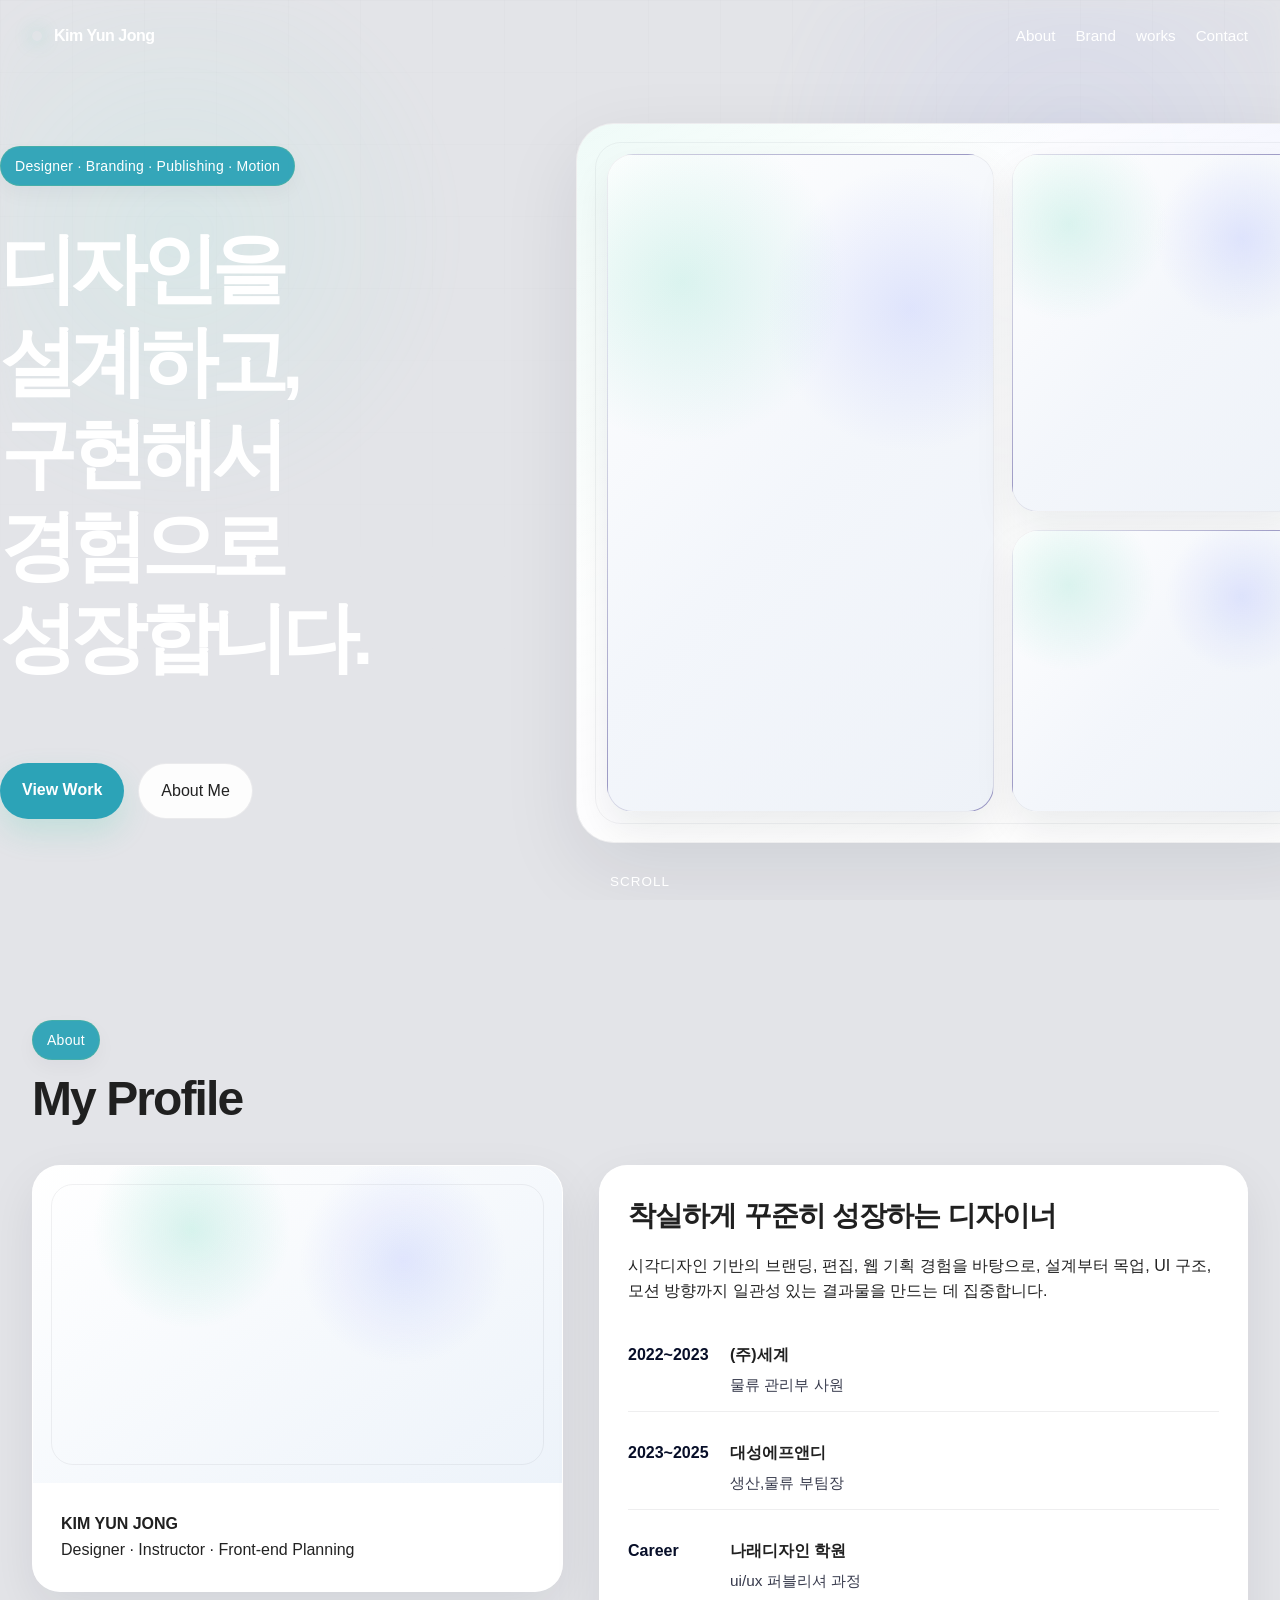
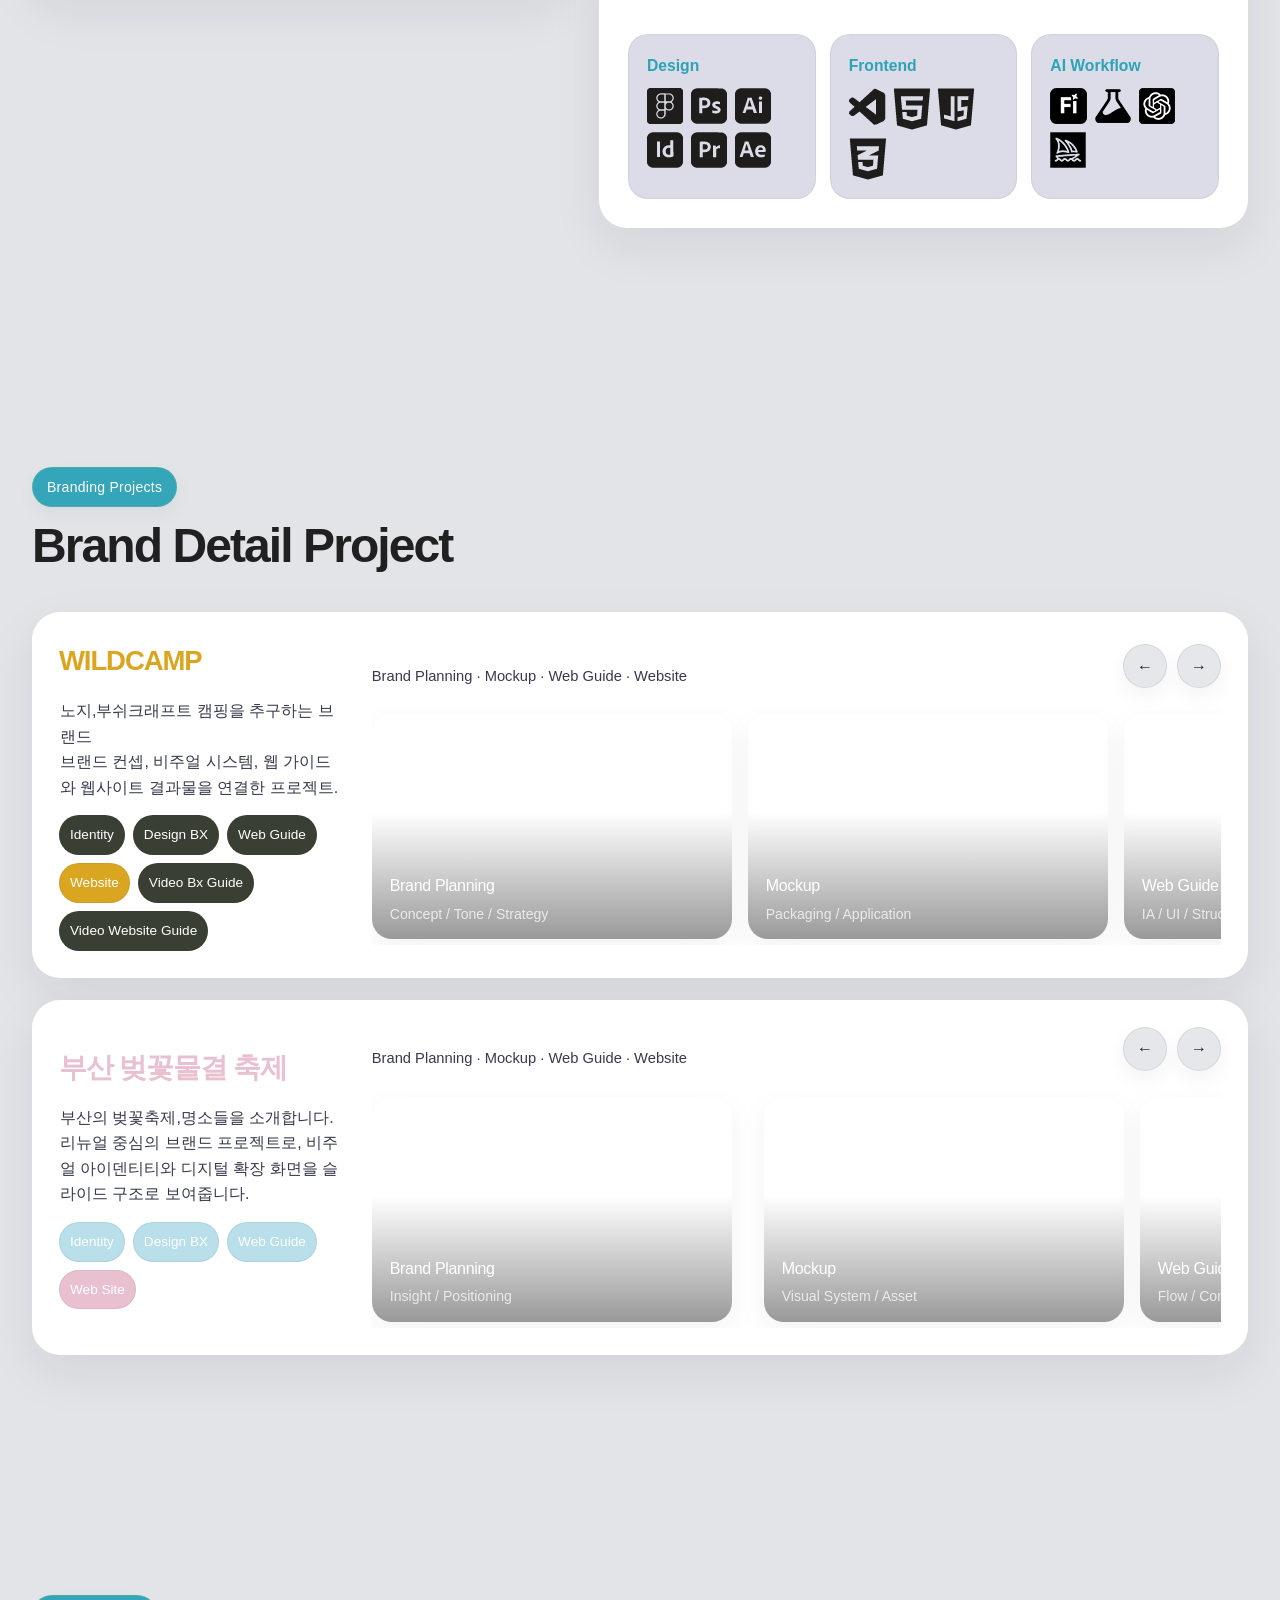
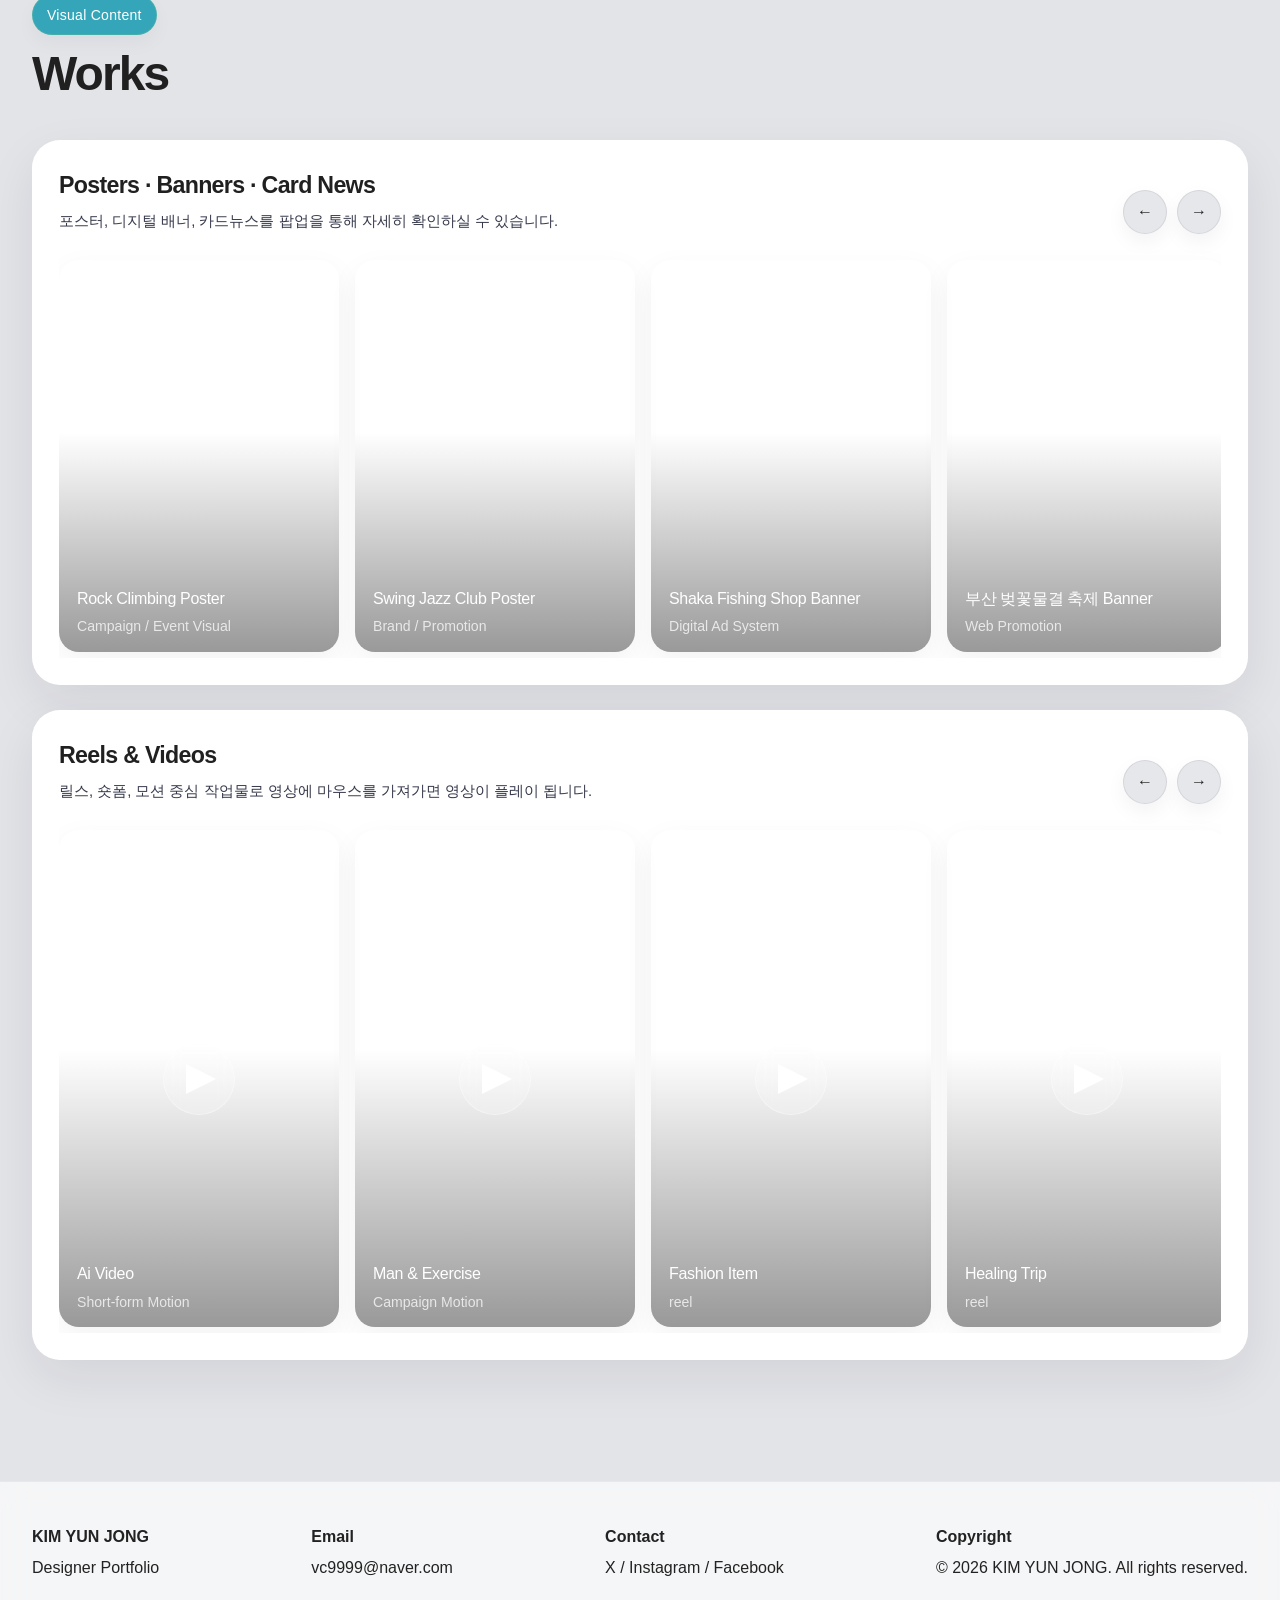
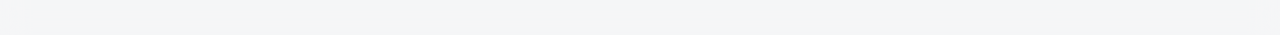
==== index.html @ ea7a71b8 "Update index.html" ====
<!DOCTYPE html>
<html lang="ko">

<head>
  <meta charset="UTF-8" />
  <meta name="viewport" content="width=device-width, initial-scale=1.0" />
  <title>Portfolio</title>
  <link rel="shortcut icon" href="assets/img/favicon.svg" type="image/x-icon">
  <link rel="stylesheet" href="assets/css/style.css">

</head>

<body>
  <header class="site-header" id="siteHeader">
    <nav class="nav">
      <a href="#hero" class="brand">Kim Yun Jong</a>
      <div class="nav-links">
        <a href="#about">About</a>
        <a href="#branding">Brand</a>
        <a href="#works">works</a>
        <a href="#contact">Contact</a>
      </div>
    </nav>
  </header>

  <main>
      <video autoplay muted loop playsinline class="bg">
    <source src="assets/video/bg.mp4" type="video/mp4">
    <source src="your-video.webm" type="video/webm">
  </video>
    <section class="hero" id="hero">
      <!-- <video class="hero-video" autoplay muted loop playsinline>
        <source src="assets/video/main-demo." type="video/" />
      </video> -->
      <div class="hero-overlay"></div>
      <div class="hero-gridline"></div>

      <div class="hero-inner">
        <div class="hero-copy reveal reveal-left">
          <span class="eyebrow">Designer · Branding · Publishing · Motion</span>
          <h1>
            <span class="hero-line"><span>디자인을</span></span>
            <span class="hero-line"><span>설계하고,</span></span>
            <span class="hero-line"><span>구현해서</span></span>
            <span class="hero-line"><span>경험으로</span></span>
            <span class="hero-line"><span>성장합니다.</span></span>
          </h1>
          <!-- <p>
            첫 화면은 강한 비주얼과 다층적인 구성으로 시작하고,
            아래로 내려가며 브랜드 기획, 목업, 웹가이드, 웹사이트 결과물을 흐름 있게 보여주는 원페이지 포트폴리오 구조입니다.
          </p> -->
          <div class="hero-actions">
            <a class="btn btn-primary" href="#branding">View Work</a>
            <a class="btn btn-secondary" href="#about">About Me</a>
          </div>
        </div>

        <div class="hero-visual reveal reveal-right">
          <div class="hero-frame">
            <div class="hero-stack">
              <article class="hero-panel hero-panel--primary">
                <video class="thumb-video" autoplay loop muted playsinline preload="metadata">
                  <source src="assets/video/Comp 1_1.mp4" type="video/mp4" />
                </video>
                <!-- <div class="hero-panel-label">
                  <strong>Main Visual Direction</strong>
                  <span>Brand identity / motion / immersive landing</span>
                </div> -->
              </article>

              <article class="hero-panel hero-panel--secondary">
                <video class="thumb-video" autoplay loop muted playsinline preload="metadata">
                  <source src="assets/video/moun.mp4" type="video/mp4" />
                </video>
                <!-- <div class="hero-panel-label">
                  <strong>Web Showcase</strong>
                  <span>Planning + publishing + visual rhythm</span>
                </div> -->
              </article>

              <article class="hero-panel hero-panel--tertiary">
                <video class="thumb-video" autoplay loop muted playsinline preload="metadata">
                  <source src="assets/video/car.mp4" type="video/mp4" />
                </video>
                <!-- <div class="hero-panel-label">
                  <strong>Motion Assets</strong>
                  <span>Poster / banner / reel preview</span>
                </div> -->
              </article>
            </div>
          </div>
        </div>
      </div>

      <div class="scroll-indicator">Scroll</div>
    </section>

    <section class="section" id="about">
      <div class="container">
        <div class="section-head reveal reveal-scale">
          <div>
            <span class="eyebrow">About</span>
            <h2>My Profile</h2>
          </div>
          <!-- <p>
            단순한 자기소개가 아니라, 경력·작업 방향·도구 역량을 동시에 보여줄 수 있도록 설계한 영역입니다.
          </p> -->
        </div>

        <div class="about-grid">
          <article class="card profile-card reveal reveal-left">
            <div class="profile-media" style="background:
                radial-gradient(circle at 30% 20%, rgba(50,199,161,0.18), transparent 22%),
                radial-gradient(circle at 70% 30%, rgba(123,140,255,0.18), transparent 24%),
                linear-gradient(145deg, #ffffff 0%, #edf3fa 100%);
                position: relative; overflow: hidden;">
              <div style="position:absolute; inset:18px; border:1px solid rgba(17,24,39,0.06); border-radius:22px;">
                <video class="thumb-video" autoplay loop muted playsinline preload="metadata">
                  <source src="assets/video/pro.mp4" type="video/mp4" />
                </video>
                <!-- <img src="/assets/img/char.png" alt=""> -->
              </div>
              <!-- <div style="position:relative; z-index:1; text-align:center; color:#fff;">
                <strong style="display:block; color:#fff; font-size:1.1rem; margin-bottom:8px;">Profile
                  Visual</strong>
                <span>Image / Motion Portrait Placeholder</span>
              </div> -->
            </div>
            <div class="profile-body">
              <strong>KIM YUN JONG</strong><br />
              <span style="color: var(--text-muted);">Designer · Instructor · Front-end Planning</span>
            </div>
          </article>

          <article class="card about-body reveal reveal-right">
            <h3>착실하게 꾸준히 성장하는 디자이너</h3>
            <p>
              시각디자인 기반의 브랜딩, 편집, 웹 기획 경험을 바탕으로,
              설계부터 목업, UI 구조, 모션 방향까지 일관성 있는 결과물을 만드는 데 집중합니다.
            </p>

            <div class="timeline">
              <div class="timeline-item">
                <div class="timeline-year">2022~2023</div>
                <div class="timeline-role">
                  <strong>(주)세계</strong>
                  <span>물류 관리부 사원</span>
                </div>
              </div>
              <div class="timeline-item">
                <div class="timeline-year">2023~2025</div>
                <div class="timeline-role">
                  <strong>대성에프앤디</strong>
                  <span>생산,물류 부팀장</span>
                </div>
              </div>
              <div class="timeline-item">
                <div class="timeline-year">Career</div>
                <div class="timeline-role">
                  <strong>나래디자인 학원</strong>
                  <span>ui/ux 퍼블리셔 과정</span>
                </div>
              </div>
            </div>

            <div class="skills">
              <section class="skill-group">
                <h4>Design</h4>
                <div class="skill-tags">
                  <span class="tag"><img src="./assets/img/icon1.png" alt=""></span>
                  <span class="tag"><img src="./assets/img/icon2.png" alt=""></span>
                  <span class="tag"><img src="./assets/img/icon3.png" alt=""></span>
                  <span class="tag"><img src="./assets/img/icon4.png" alt=""></span>
                  <span class="tag"><img src="./assets/img/icon5.png" alt=""></span>
                  <span class="tag"><img src="./assets/img/icon6.png" alt=""></span>
                </div>
              </section>
              <section class="skill-group">
                <h4>Frontend</h4>
                <div class="skill-tags">
                  <span class="tag"><img src="./assets/img/icon7.png" alt=""></span>
                  <span class="tag"><img src="./assets/img/icon8.png" alt=""></span>
                  <span class="tag"><img src="./assets/img/icon9.png" alt=""></span>
                  <span class="tag"><img src="./assets/img/icon10.png" alt=""> </span>
                </div>
              </section>
              <section class="skill-group">
                <h4>AI Workflow</h4>
                <div class="skill-tags">
                   <span class="tag"><img src="./assets/img/icon11.png" alt=""></span>
                  <span class="tag"><img src="./assets/img/icon12.png" alt=""></span>
                  <span class="tag"><img src="./assets/img/icon13.png" alt=""></span>
                  <span class="tag"><img src="./assets/img/icon14.png" alt=""> </span>
                </div>
              </section>
            </div>
          </article>
        </div>
      </div>
    </section>

    <section class="section" id="branding">
      <div class="container">
        <div class="section-head reveal reveal-scale">
          <div>
            <span class="eyebrow">Branding Projects</span>
            <h2>Brand Detail Project</h2>
          </div>
          <p>
            <!-- 각 브랜드마다 브랜드기획, 목업, 웹가이드, 웹사이트를 각각 별도 썸네일로 구성하고,
            한 줄 슬라이드 안에서 빠르게 훑어볼 수 있도록 재구성했습니다.
            <br>페이지 이동 후, 좀 더 자세한 작업 내용을 확인할 수 있습니다. -->
          </p>
        </div>

        <div class="brand-stack">
          <section class="card brand-row reveal reveal-scale">
            <div class="brand-info brand1_color">
              <h3>WILDCAMP</h3>
              <p>
                노지,부쉬크래프트 캠핑을 추구하는 브랜드  <br>
          브랜드 컨셉, 비주얼 시스템, 웹 가이드와 웹사이트 결과물을 연결한 프로젝트.
              </p>
              <div class="brand-meta">
                 <span class="tag"><a href="wildcamp/guide/bi/guide.html" target="_blank">Identity</a></span>
                <span class="tag"><a href="wildcamp/guide/bx/guide.html" target="_blank">Design BX</a></span>
                <span class="tag"><a href="wildcamp/guide/web/guide.html" target="_blank">Web Guide</a></span>
                <span class="tag point-color"><a href="https://mirmir939.github.io/wildcamp/" target="_blank">Website </a></span>
                <span class="tag"><a href="wildcamp/guide/video_mock.html" target="_blank">Video Bx Guide</a></span>
                <span class="tag"><a href="wildcamp/guide/video_web.html" target="_blank">Video Website Guide</a></span>
              </div>
            </div>

            <div>
              <div class="brand-slider-head">
                <span class="brand-slider-title">Brand Planning · Mockup · Web Guide · Website 
                  <!-- · SNS · Campaign -->
                </span>
                <div class="slider-controls">
                  <button class="slider-btn" type="button" data-slider-prev="brandTrack01">←</button>
                  <button class="slider-btn" type="button" data-slider-next="brandTrack01">→</button>
                </div>
              </div>
              <div class="brand-track slider-track" id="brandTrack01">

                <article class="thumb-card brand-thumb">

                  <div class="thumb-image">
                    <a href="wildcamp/guide/bi/guide.html" target="_blank">
                      <video class="thumb-video" muted loop playsinline preload="metadata">
                      <source src="
assets/video/bi1.mp4" type="video/mp4" />
                    </video>
              
                  </div>
                  <div class="thumb-overlay"><strong>Brand Planning</strong><span>Concept / Tone / Strategy</span></div>
                  </a>
                </article>

                <article class="thumb-card brand-thumb">
                  <a href="wildcamp/guide/bx/guide.html" target="_blank">
                    
                    <video class="thumb-video" muted loop playsinline preload="metadata">
                      <source src="assets/video/mock1_202604062228.mp4" type="video/mp4" />
                    </video>
                    <!-- 
                    <img src="assets/img/brand_thumbnail_sample.jpg" alt="brand">
                   -->
                    <div class="thumb-overlay"><strong>Mockup</strong><span>Packaging / Application</span></div>
                  </a>
                </article>

                <article class="thumb-card brand-thumb">
                  <a href="wildcamp/guide/web/guide.html" target="_blank">
                    <video class="thumb-video" muted loop playsinline preload="metadata">
                      <source src="assets/video/Slow_zoom-in_on_202604061059.mp4" type="video/mp4" />
                    </video>
                    <div class="thumb-overlay"><strong>Web Guide</strong><span>IA / UI / Structure</span></div>
                  </a>
                </article>

                <article class="thumb-card brand-thumb">
                  <!-- <video class="thumb-video" autoplay muted loop playsinline><source src="assets/brand-01-site.mp4" type="video/mp4" /></video> -->
                  <a href="https://mirmir939.github.io/wildcamp/" target="_blank">
                   <video class="thumb-video" muted loop playsinline preload="metadata">
                      <source src="assets/video/web1.mp4" type="video/mp4" />
                    </video>
                    <div class="thumb-overlay"><strong>Website</strong><span>Live Screen / Publishing</span></div>
                  </a>
                </article>

                <article class="thumb-card brand-thumb">
                  <a href="wildcamp/guide/video_mock.html" target="_blank">
                    <video class="thumb-video" muted loop playsinline preload="metadata">
                      <source src="
assets/video/final_mock.mp4" type="video/mp4" />
                    </video>
                    <div class="thumb-overlay"><strong>Video Bx Guide</strong><span>Social / Promo Visual</span></div>
                  </a>
                </article>

                <article class="thumb-card brand-thumb">
                  <a href="wildcamp/guide/video_web.html" target="_blank">
                    <video class="thumb-video" muted loop playsinline preload="metadata">
                      <source src="
assets/video/Final_site.mp4" type="video/mp4" />
                    </video>
                    <div class="thumb-overlay"><strong>Video Website Guide</strong><span>Social / Promo Visual</span></div>
                  </a>
                </article>
              </div>
            </div>
          </section>

          <section class="card brand-row reveal reveal-scale">
            <div class="brand-info brand2_color">

              <h3>부산 벚꽃물결 축제</h3>
              <p>
                부산의 벚꽃축제,명소들을 소개합니다. <br>
          리뉴얼 중심의 브랜드 프로젝트로, 비주얼 아이덴티티와 디지털 확장 화면을 슬라이드 구조로 보여줍니다.
              </p>
              <div class="brand-meta">
                 <span class="tag"><a href="#" target="_blank">Identity</a></span>
                <span class="tag"><a href="#" target="_blank">Design BX</a></span>
                <span class="tag"><a href="#" target="_blank">Web Guide</a></span>
                <span class="tag point-color"><a href="#" target="_blank">Web Site</a></span>
                <!-- <span class="tag"><a href="#" target="_blank">Video Guide</a></span>
                <span class="tag"><a href="#" target="_blank">App</a></span> -->
              </div>
            </div>

            <div>
              <div class="brand-slider-head">
                <span class="brand-slider-title">Brand Planning · Mockup · Web Guide · Website 
                  <!-- · Editorial · Display -->
                 </span>
                <div class="slider-controls">
                  <button class="slider-btn" type="button" data-slider-prev="brandTrack02">←</button>
                  <button class="slider-btn" type="button" data-slider-next="brandTrack02">→</button>
                </div>
              </div>
              <div class="brand-track slider-track" id="brandTrack02">
                <article class="thumb-card brand-thumb">
                  <a href="cherryblossom/guide/bi/guide.html" target="_blank">
                    <video class="thumb-video" muted loop playsinline preload="metadata">
                      <source src="assets/video/bi2.mp4" type="video/mp4" />
                    </video>

                    <!-- <a href="#" target="_blank">
                    <img src="assets/img/brand_thumbnail_sample.jpg" alt="brand">
                  </a> -->
                    <div class="thumb-overlay"><strong>Brand Planning</strong><span>Insight / Positioning</span></div>
                </article>
                </a>
                <article class="thumb-card brand-thumb">
                  <!-- <video class="thumb-video" autoplay muted loop playsinline><source src="assets/brand-02-mockup.mp4" type="video/mp4" /></video> -->
                  <a href="cherryblossom/guide/bx/guide.html" target="_blank">
                   <video class="thumb-video" muted loop playsinline preload="metadata">
                      <source src="assets/video/mock2_202604062232.mp4" type="video/mp4" />
                    </video>

                    <div class="thumb-overlay"><strong>Mockup</strong><span>Visual System / Asset</span></div>
                  </a>
                </article>

                <article class="thumb-card brand-thumb">
                  <a href="cherryblossom/guide/web/guide.html" target="_blank">
                    <video class="thumb-video" muted loop playsinline preload="metadata">
                      <source src="assets/video/web2.mp4" type="video/mp4" />
                    </video>
                    <div class="thumb-overlay"><strong>Web Guide</strong><span>Flow / Component / Motion</span></div>
                  </a>
                </article>

                <article class="thumb-card brand-thumb">
                  <!-- <video class="thumb-video" autoplay muted loop playsinline><source src="assets/brand-02-site.mp4" type="video/mp4" /></video> -->
                  <a href="https://mirmir939.github.io/cherryblossom/" target="_blank">
                    <video class="thumb-video" muted loop playsinline preload="metadata">
                      <source src="assets/video/Comp 1_12.mp4" type="video/mp4" />
                    </video>
                    <div class="thumb-overlay"><strong>Website</strong><span>Live Result / Motion UI</span></div>
                  </a>
                </article>

                <!-- <article class="thumb-card brand-thumb">
                  <a href="#" target="_blank">
                    <img src="assets/img/brand_thumbnail_sample.jpg" alt="brand">
                    <div class="thumb-overlay"><strong>Editorial</strong><span>Layout / Print / Digital</span></div>
                  </a>
                </article>

                <article class="thumb-card brand-thumb">
                  <video class="thumb-video" autoplay muted loop playsinline><source src="assets/brand-02-display.mp4" type="video/mp4" /></video>
                  <a href="#" target="_blank">
                    <img src="assets/img/brand_thumbnail_sample.jpg" alt="brand">
                    <div class="thumb-overlay"><strong>Display</strong><span>Banner / Campaign / Motion</span></div>
                  </a>
                </article> -->
              </div>
            </div>
          </section>
        </div>
      </div>
    </section>

    <section class="section" id="works">
      <div class="container">
        <div class="section-head reveal reveal-scale">
          <div>
            <span class="eyebrow">Visual Content</span>
            <h2>Works</h2>
          </div>
          <!-- <p>
            정지형 비주얼 작업은 한 줄 안에서 함께 보여주고, 영상 작업은 별도 행으로 분리해 흐름이 자연스럽도록 정리했습니다.
          </p> -->
        </div>

        <div class="works-stack">
          <section class="card work-row reveal reveal-scale">
            <div class="work-row-head">
              <div>
                <h3>Posters · Banners · Card News</h3>
                <p>포스터, 디지털 배너, 카드뉴스를 팝업을 통해 자세히 확인하실 수 있습니다.</p>
              </div>
              <div class="slider-controls">
                <button class="slider-btn" type="button" data-slider-prev="visualTrack">←</button>
                <button class="slider-btn" type="button" data-slider-next="visualTrack">→</button>
              </div>
            </div>
            <div class="thumb-track slider-track" id="visualTrack">
              <!-- poster / banner 모달 전용 큰 이미지는 data-modal-media="assets/img/원하는파일.jpg" 로 직접 지정 -->
              <article class="poster-thumb thumb-card modal-card" data-modal-type="poster"
                data-modal-title="Rock Climbing"
                data-modal-description="이벤트 홍보용 포스터 시리즈입니다. 타이포그래피와 무드 중심의 키비주얼 작업입니다." data-modal-role="Poster Design"
                data-modal-tools="Illustrator"
                data-modal-summary="전시/행사 성격의 키비주얼 포스터 시리즈입니다. 메인 타이포와 무드 중심 그래픽으로 메시지를 압축해 전달합니다."
                data-modal-meta1-label="Format" data-modal-meta1-value="A2 Poster / Digital Adaptation"
                data-modal-meta2-label="Client" data-modal-meta2-value="Brand Campaign" data-modal-meta3-label="Year"
                data-modal-meta3-value="2026" data-modal-meta4-label="Concept"
                data-modal-meta4-value="Bold Type / Minimal Mood" data-modal-tags="Typography, Campaign, Key Visual"
                data-modal-note-title="Editable Note"
                data-modal-note="이 영역은 포스터 전용 메모 박스입니다. 전시 개요, 인쇄 사양, 제작 포인트 등으로 자유롭게 수정하면 됩니다."
                data-modal-video="Poster motion teaser area" data-modal-link="https://example.com"
                data-modal-media="assets/img/climb_poster.jpg">
                <video class="thumb-video" muted loop playsinline preload="metadata">
                  <source src="assets/video/cli2.mp4" type="video/mp4" />
                </video>
                <div class="thumb-overlay"><strong>Rock Climbing Poster</strong><span>Campaign / Event Visual</span></div>
              </article>

              <article class="poster-thumb thumb-card modal-card" data-modal-type="poster"
                data-modal-title="Swing Jazz Club" data-modal-description="브랜드 포스터 시리즈입니다."
                data-modal-role="Poster Design" data-modal-tools="Illustrator"
                data-modal-summary="브랜드 무드를 중심으로 전개한 포스터 시리즈입니다." data-modal-meta1-label="Format"
                data-modal-meta1-value="B1 / SNS Poster" data-modal-meta2-label="Client"
                data-modal-meta2-value="Brand Promotion" data-modal-meta3-label="Year" data-modal-meta3-value="2026"
                data-modal-meta4-label="Concept" data-modal-meta4-value="Graphic Mood"
                data-modal-tags="Poster, Branding" data-modal-note-title="Editable Note"
                data-modal-note="포스터 프로젝트 설명을 여기서 직접 바꿀 수 있습니다." data-modal-video="Poster preview"
                data-modal-link="https://example.com" data-modal-media="assets/img/poster2.jpg">
                <video class="thumb-video" muted loop playsinline preload="metadata">
                  <source src="assets/video/jazz.mp4" type="video/mp4" />
                </video>
                <div class="thumb-overlay"><strong>Swing Jazz Club Poster</strong><span>Brand / Promotion</span></div>
              </article>

              <article class="ad-thumb thumb-card modal-card" data-modal-type="banner" data-modal-title="Banner Set A"
                data-modal-description="디지털 배너 광고 세트입니다." data-modal-role="Banner Design"
                data-modal-tools="Photoshop, Illustrator" data-modal-summary="퍼포먼스 배너와 SNS용 변형 소재를 함께 설계한 배너 세트입니다."
                data-modal-meta1-label="Platform" data-modal-meta1-value="Meta / Web / App"
                data-modal-meta2-label="Campaign" data-modal-meta2-value="Seasonal Promotion"
                data-modal-meta3-label="Size" data-modal-meta3-value="1080x1080 / 1200x628"
                data-modal-meta4-label="Placement" data-modal-meta4-value="Feed / Display / Landing"
                data-modal-tags="Banner, Performance, SNS" data-modal-note-title="Editable Note"
                data-modal-note="배너는 플랫폼, 사이즈, CTA 방향 등을 이 박스에서 자유롭게 수정하면 됩니다." data-modal-video="Banner motion preview"
                data-modal-link="https://example.com" data-modal-media="assets/img/fishing.jpg">
                <video class="thumb-video" muted loop playsinline preload="metadata">
                  <source src="assets/video/fishing.mp4" type="video/mp4" />
                </video>
                <div class="thumb-overlay"><strong>Shaka Fishing Shop Banner</strong><span>Digital Ad System</span></div>
              </article>

              <article class="ad-thumb thumb-card modal-card" data-modal-type="banner" data-modal-title="Banner Set B"
                data-modal-description="프로모션 웹 배너 세트입니다." data-modal-role="Banner Design" data-modal-tools="Photoshop"
                data-modal-summary="웹 프로모션 메인/서브 배너 세트입니다." data-modal-meta1-label="Platform"
                data-modal-meta1-value="Website" data-modal-meta2-label="Campaign" data-modal-meta2-value="Promotion"
                data-modal-meta3-label="Size" data-modal-meta3-value="PC / Mobile Responsive"
                data-modal-meta4-label="Placement" data-modal-meta4-value="Hero / Mid Banner"
                data-modal-tags="Banner, Web" data-modal-note-title="Editable Note"
                data-modal-note="배너 프로젝트 설명을 이 텍스트로 바꾸면 됩니다." data-modal-video="Banner motion preview"
                data-modal-link="https://example.com" data-modal-media="assets/img/banner2.jpg">
                <video class="thumb-video" muted loop playsinline preload="metadata">
                  <source src="assets/video/banner2.mp4" type="video/mp4" />
                </video>
                <div class="thumb-overlay"><strong>부산 벚꽃물결 축제 Banner</strong><span>Web Promotion</span></div>
              </article>

              <article class="cardnews-thumb thumb-card modal-card" data-modal-type="cardnews"
                data-modal-title="Swing Jazz Club Card News"
                data-modal-description="브랜드 메시지를 카드뉴스 형식으로 재구성한 시리즈입니다."
                data-modal-role="Card News Design" data-modal-tools="Photoshop, Illustrator"
                data-modal-summary="인스타그램 캐러셀 형식의 카드뉴스입니다. 첫 장에서 주제를 제시하고 뒤로 갈수록 정보 흐름이 이어지도록 구성했습니다."
                data-modal-meta1-label="Topic" data-modal-meta1-value="Brand Story" data-modal-meta2-label="Pages"
                data-modal-meta2-value="7 Pages" data-modal-meta3-label="Flow"
                data-modal-meta3-value="Cover → Info → CTA" data-modal-meta4-label="Style"
                data-modal-meta4-value="Editorial Carousel" data-modal-tags="Card News, Carousel, Storytelling"
                data-modal-note-title="Editable Note"
                data-modal-note="카드뉴스는 페이지 흐름, 표지 방향, 정보 구성 방식 등을 이 박스에서 자유롭게 수정할 수 있습니다."
                data-modal-video="Card news preview" data-modal-link="https://example.com"
                data-modal-images="assets/img/jazz_card1.jpg|assets/img/jazz_card2.jpg|assets/img/jazz_card3.jpg|assets/img/jazz_card4.jpg">
                <!-- <div class="thumb-image">
                  <img src="assets/img/CardNews1.png" alt="card news">
                </div> -->
                      <video class="thumb-video" muted loop playsinline preload="metadata">
                  <source src="assets/video/jazz_card.mp4" type="video/mp4" />
                </video>
                <div class="thumb-overlay"><strong>Swing Jazz Club</strong><span>Brand Story / Slide Deck</span>
                </div>
              </article>

              <article class="cardnews-thumb thumb-card modal-card" data-modal-type="cardnews"
                data-modal-title="Card News Series B" data-modal-description="브랜드 메세지를 정보형 카드뉴스로 정리한 작업입니다."
                data-modal-role="Card News Design" data-modal-tools="Photoshop, Figma"
                data-modal-summary="정보 전달 중심의 프로모션 카드뉴스입니다." data-modal-meta1-label="Topic"
                data-modal-meta1-value="Promotion" data-modal-meta2-label="Pages" data-modal-meta2-value="7 Pages"
                data-modal-meta3-label="Flow" data-modal-meta3-value="Intro → Detail → CTA"
                data-modal-meta4-label="Style" data-modal-meta4-value="Clean Info Layout"
                data-modal-tags="Promotion, Information" data-modal-note-title="Editable Note"
                data-modal-note="카드뉴스 프로젝트용 자유 메모 영역입니다." data-modal-video="Card news preview"
                data-modal-link="https://example.com"
                data-modal-images="assets/img/yoga1.jpg|assets/img/yoga2.jpg|assets/img/yoga3.jpg|assets/img/yoga4.jpg">
                <!-- <div class="thumb-image">
                  <img src="assets/img/card2-1.jpg" alt="card news">
                </div> -->
                      <video class="thumb-video" muted loop playsinline preload="metadata">
                  <source src="assets/video/yo1.mp4" type="video/mp4" />
                </video>
                <div class="thumb-overlay"><strong>일상요가 Card News</strong><span>Promotion / Information</span></div>
              </article>





            </div>
          </section>

          <section class="card work-row reveal reveal-scale">
            <div class="work-row-head">
              <div>
                <h3>Reels & Videos</h3>
                <p>릴스, 숏폼, 모션 중심 작업물로 영상에 마우스를 가져가면 영상이 플레이 됩니다.</p>
              </div>
              <div class="slider-controls">
                <button class="slider-btn" type="button" data-slider-prev="videoTrack">←</button>
                <button class="slider-btn" type="button" data-slider-next="videoTrack">→</button>
              </div>
            </div>
            <div class="thumb-track slider-track" id="videoTrack">
              <article class="reels-thumb thumb-card">
                <video class="thumb-video" muted loop playsinline preload="metadata">
                  <source src="assets/video/ai_whale.mp4" type="video/mp4" />
                </video>
                <div class="thumb-play-button" aria-hidden="true">
                  <span class="thumb-play-icon"></span>
                </div>
                <div class="thumb-overlay">
                  <strong>Ai Video</strong>
                  <span>Short-form Motion</span>
                </div>
              </article>

              <article class="reels-thumb thumb-card">
                <video class="thumb-video" muted loop playsinline preload="metadata">
                  <source src="assets/video/exercise.mp4" type="video/mp4" />
                </video>
                <div class="thumb-play-button" aria-hidden="true">
                  <span class="thumb-play-icon"></span>
                </div>
                <div class="thumb-overlay">
                  <strong>Man & Exercise</strong>
                  <span>Campaign Motion</span>
                </div>
              </article>

              <article class="reels-thumb thumb-card">
                <video class="thumb-video" muted loop playsinline preload="metadata">
                  <source src="assets/video/fashion.mp4" type="video/mp4" />
                </video>
                <div class="thumb-play-button" aria-hidden="true">
                  <span class="thumb-play-icon"></span>
                </div>
                <div class="thumb-overlay">
                  <strong>Fashion Item</strong>
                  <span>reel</span>
                </div>
              </article>

              <article class="reels-thumb thumb-card">
                <video class="thumb-video" muted loop playsinline preload="metadata">
                  <source src="assets/video/ocean.mp4" type="video/mp4" />
                </video>
                <div class="thumb-play-button" aria-hidden="true">
                  <span class="thumb-play-icon"></span>
                </div>
                <div class="thumb-overlay">
                  <strong>Healing Trip</strong>
                  <span>reel</span>
                </div>
              </article>

              <article class="reels-thumb thumb-card">
                <video class="thumb-video" muted loop playsinline preload="metadata">
                  <source src="assets/video/cook.mp4" type="video/mp4" />
                </video>
                <div class="thumb-play-button" aria-hidden="true">
                  <span class="thumb-play-icon"></span>
                </div>
                <div class="thumb-overlay">
                  <strong>Cook and Love</strong>
                  <span>reel</span>
                </div>
              </article>

              <article class="reels-thumb thumb-card">
                <video class="thumb-video" muted loop playsinline preload="metadata">
                  <source src="assets/video/bird.mp4" type="video/mp4" />
                </video>
                <div class="thumb-play-button" aria-hidden="true">
                  <span class="thumb-play-icon"></span>
                </div>
                <div class="thumb-overlay">
                  <strong>탐조일지</strong>
                  <span>reel</span>
                </div>
              </article>
              <!-- <article class="reels-thumb thumb-card modal-card" data-modal-title="Reel Project F"
                data-modal-description="브랜드 인트로 영상입니다." data-modal-role="Motion Design / Short-form"
                data-modal-tools="Premiere Pro, AI Video" data-modal-video="Reel preview area"
                data-modal-link="https://example.com">
                <video class="thumb-video" muted loop playsinline preload="metadata">
                  <source src="assets/video/Reels_sample_01.mp4" type="video/mp4" />
                </video>
                <div class="thumb-play-button" aria-hidden="true">
                  <span class="thumb-play-icon"></span>
                </div>
                <div class="thumb-overlay">
                  <strong>Reel Project F</strong>
                  <span>Brand Intro</span>
                </div>
              </article> -->
            </div>
          </section>
        </div>
      </div>
    </section>
  </main>

  <footer class="site-footer" id="contact">
    <div class="footer-grid">
      <div><strong>KIM YUN JONG</strong><span>Designer Portfolio</span></div>
      <div><strong>Email</strong><a href="mailto:hello@example.com">vc9999@naver.com</a></div>
      <div><strong>Contact</strong><span>X / Instagram / Facebook</span></div>
      <div><strong>Copyright</strong><span>© 2026 KIM YUN JONG. All rights reserved.</span></div>
    </div>
  </footer>


  <div class="modal" id="portfolioModal" aria-hidden="true" role="dialog" aria-modal="true">
    <div class="modal-dialog">
      <button class="modal-close" type="button" aria-label="닫기">✕</button>
      <div class="modal-content">
        <div class="modal-gallery">
          <div class="modal-hero-wrap">
            <button class="modal-nav modal-nav-prev" id="modalPrev" type="button" aria-label="이전 이미지">←</button>
            <div class="modal-hero-media" id="modalHeroMedia">Main Preview</div>
            <button class="modal-nav modal-nav-next" id="modalNext" type="button" aria-label="다음 이미지">→</button>
            <div class="modal-page-indicator" id="modalPageIndicator">1 / 1</div>
          </div>
          <div class="modal-thumbs" id="modalThumbs">
            <div class="modal-thumb">Mockup 01</div>
            <div class="modal-thumb">Mockup 02</div>
            <div class="modal-thumb">Wireframe</div>
          </div>
        </div>

        <div class="modal-body" id="modalDynamicBody"></div>
      </div>
    </div>
  </div>

  <!-- ===== Modal layout templates: edit these HTML blocks directly ===== -->
  <template id="modalTemplatePoster">
    <span class="modal-type-badge">Poster Project</span>
    <div class="modal-summary-card">
      <strong data-field="title">Project Title</strong>
      <p data-field="description">Project description</p>
    </div>
    <div class="modal-meta-grid">
      <div class="modal-meta-card">
        <strong>Role</strong>
        <span data-field="role">Poster Design</span>
      </div>
      <div class="modal-meta-card">
        <strong>Tools</strong>
        <span data-field="tools">Photoshop, Illustrator</span>
      </div>

      <div>
        <strong style="display:block; margin-bottom:10px;">Keywords</strong>
        <div class="modal-tag-list" data-list="tags"></div>
      </div>


    </div>
  </template>

  <template id="modalTemplateBanner">
    <span class="modal-type-badge">Banner Project</span>
    <div class="modal-summary-card">
      <strong data-field="title">Project Title</strong>
      <p data-field="description">Project description</p>
    </div>
    <div class="modal-meta-grid">
      <div class="modal-meta-card">
        <strong>Role</strong>
        <span data-field="role">Banner Design</span>
      </div>
      <div class="modal-meta-card">
        <strong>Tools</strong>
        <span data-field="tools">Photoshop, Figma</span>
      </div>

    </div>

    <div>
      <strong style="display:block; margin-bottom:10px;">Keywords</strong>
      <div class="modal-tag-list" data-list="tags"></div>
    </div>

  </template>

  <template id="modalTemplateCardnews">
    <span class="modal-type-badge">Card News Project</span>
    <div class="modal-summary-card">
      <strong data-field="title">Project Title</strong>
      <p data-field="description">Project description</p>
    </div>

    <div class="modal-meta-card">
      <strong>Tools</strong>
      <span data-field="tools">Photoshop, Figma</span>
    </div>

    </div>

    <div>
      <strong style="display:block; margin-bottom:10px;">Keywords</strong>
      <div class="modal-tag-list" data-list="tags"></div>
    </div>

    <div class="modal-actions">
      <!-- <a class="modal-link" id="modalLink" href="#" target="_blank" rel="noreferrer noopener">Visit Website</a> -->
      <a class="modal-action-link" id="modalSubLink" href="#" target="_blank" rel="noreferrer noopener">View
        Campaign</a>
    </div>
  </template>

  <template id="modalTemplateDefault">
    <span class="modal-type-badge">Project Detail</span>
    <div class="modal-summary-card">
      <strong data-field="title">Project Title</strong>
      <p data-field="description">Project description</p>
    </div>
    <div class="modal-meta-grid">
      <div class="modal-meta-card">
        <strong>Role</strong>
        <span data-field="role">Role information</span>
      </div>
      <div class="modal-meta-card">
        <strong>Tools</strong>
        <span data-field="tools">Tool information</span>
      </div>
      <div class="modal-meta-card">
        <strong data-field="meta1Label">Info 01</strong>
        <span data-field="meta1Value">Value 01</span>
      </div>
      <div class="modal-meta-card">
        <strong data-field="meta2Label">Info 02</strong>
        <span data-field="meta2Value">Value 02</span>
      </div>
    </div>
    <div class="modal-note-box">
      <strong>Summary</strong>
      <p data-field="summary">Summary text</p>
    </div>
    <div>
      <strong style="display:block; margin-bottom:10px;">Keywords</strong>
      <div class="modal-tag-list" data-list="tags"></div>
    </div>
    <div class="modal-note-box">
      <strong data-field="noteTitle">Editable Note</strong>
      <p data-field="note">Write any note here.</p>
    </div>
    <div class="modal-actions">
      <a class="modal-link" id="modalLink" href="#" target="_blank" rel="noreferrer noopener">Visit Website</a>
      <a class="modal-action-link" id="modalSubLink" href="#" target="_blank" rel="noreferrer noopener">View Detail</a>
    </div>
  </template>

  <script src="assets/js/script.js"></script>

</body>

</html>
---- assets/css/style.css ----
:root {
      --bg: #f7f8fb;
      --bg-soft: #ffffff;
      --surface: rgba(255, 255, 255, 0.82);
      --surface-strong: rgba(255, 255, 255, 0.96);
      --text: #222;
      --text-muted: #222;
      --line: rgba(231, 255, 16, 0.09);
      --accent:  #007bff;
      --accent-2:  007bff;
      --shadow: 0 18px 50px rgba(15, 23, 42, 0.08);
      --radius-lg: 28px;
      --radius-md: 20px;
      --radius-sm: 14px;
      --container: min(1600px, calc(100% - 64px));
      --transition: 320ms cubic-bezier(.2, .8, .2, 1);
      --nav-h: 84px;
    }
.bg{
  position: absolute;
  top: 0;
  left: 50%;
  width: 100%!important;
  transform: translateX(-50%);
      height: 900px;
    overflow: hidden;
    object-fit: cover;
}
    * {
      box-sizing: border-box;
    }

    html {
      scroll-behavior: auto;
    }

    body {
      margin: 0;
      font-family: -apple-system, BlinkMacSystemFont, "Pretendard", sans-serif;
      background:
        /* radial-gradient(circle at top right, rgba(255, 7, 7, 0.09), transparent 24%), */
        /* radial-gradient(circle at 12% 10%, rgba(170, 170, 170, 0.08), transparent 18%), */
        linear-gradient(180deg, #e3e4e8 0%, #e3e4e8 44%, #e3e4e8 100%);
      /* color: var(--text); */
      color: #202020;
      line-height: 1.6;
      overflow-x: hidden;
      position: relative;
    }

    img,
    video {
      display: block;
      max-width: 100%;
    }

    a {
      color: inherit;
      text-decoration: none;
    }

    button {
      font: inherit;
    }

    .container {
      width: var(--container);
      margin: 0 auto;
    }

    .section {
      padding: 120px 0;
      position: relative;
      scroll-margin-top: calc(var(--nav-h) + 24px);
    }

    .eyebrow {
      display: inline-flex;
      align-items: center;
      gap: 8px;
      padding: 8px 14px;
      border: 1px solid var(--line);
      border-radius: 999px;
      color: #ffffff;
      font-size: 0.875rem;
      letter-spacing: 0.02em;
      background: rgba(44, 163, 183, 0.95);
      /* background: #86ecd0; */
      backdrop-filter: blur(10px);
      box-shadow: 0 8px 20px rgba(15, 23, 42, 0.04);
    }

    .section-head {
      display: flex;
      justify-content: space-between;
      align-items: end;
      gap: 24px;
      margin-bottom: 40px;
    }

    .section-head h2 {
      margin: 14px 0 0;
      font-size: clamp(2rem, 4vw, 3rem);
      line-height: 1.05;
      letter-spacing: -0.04em;
    }

    .section-head p {
      max-width: 540px;
      color: var(--text-muted);
      margin: 0;
    }

    .site-header {
      position: fixed;
      inset: 0 0 auto 0;
      z-index: 50;
      padding: 18px 0;
      transition:
        background var(--transition),
        border-color var(--transition),
        backdrop-filter var(--transition),
        box-shadow var(--transition);
        color: #fff;
    }

    .site-header.scrolled {
      background: rgba(255, 255, 255, 0.78);
      border-bottom: 1px solid rgba(17, 24, 39, 0.06);
      backdrop-filter: blur(16px);
      box-shadow: 0 10px 30px rgba(15, 23, 42, 0.05);
      color: var(--text);
    }

    .nav {
      width: var(--container);
      max-width: 1600px;
      margin: 0 auto;
      display: flex;
      align-items: center;
      justify-content: space-between;
      gap: 20px;
      
    }

    .brand {
      font-weight: 700;
      letter-spacing: -0.03em;
      font-size: 1rem;
      display: inline-flex;
      align-items: center;
      gap: 12px;
    }

    .brand::before {
      content: "";
      width: 10px;
      height: 10px;
      border-radius: 999px;
      background: linear-gradient(135deg, var(--accent), var(--accent-2));
      box-shadow: 0 0 18px rgba(50, 199, 161, 0.35);
    }

    .nav-links {
      display: flex;
      gap: 20px;
      align-items: center;
      /* color: var(--text-muted); */
      font-size: 0.95rem;
    }

    .nav-links a {
      position: relative;
      padding: 6px 0;
      transition: color var(--transition), transform var(--transition);
    }

    .nav-links a::after {
      content: "";
      position: absolute;
      left: 0;
      bottom: 0;
      width: 100%;
      height: 1px;
      background: linear-gradient(90deg, var(--accent), transparent);
      transform: scaleX(0);
      transform-origin: left;
      transition: transform var(--transition);
    }

    .nav-links a:hover,
    .nav-links a:focus-visible {
      /* color: var(--text); */
      color: #2CA3B7;
      transform: translateY(-1px);
    }

    .nav-links a:hover::after,
    .nav-links a:focus-visible::after {
      transform: scaleX(1);
    }

    .hero {
      min-height: 100svh;
      display: grid;
      align-items: center;
      padding: 118px 0 56px;
      position: relative;
      overflow: clip;
      isolation: isolate;
    }

    .hero::before {
      content: "";
      position: absolute;
      inset: 0;
      background:
        radial-gradient(circle at 14% 26%, rgba(139, 255, 226, 0.11), transparent 22%),
        radial-gradient(circle at 84% 18%, rgba(123, 140, 255, 0.10), transparent 24%);
      filter: blur(10px);
      pointer-events: none;
      animation: heroGlow 10s ease-in-out infinite alternate;
    }

    .hero-video {
      position: absolute;
      inset: 0;
      width: 100%;
      height: 100%;
      object-fit: cover;
      /* opacity: 0.08; */
      /* filter: saturate(1.02) contrast(1.02);
      transform: scale(1.05);
      animation: heroVideoFloat 16s ease-in-out infinite alternate;
      background:
        radial-gradient(circle at 20% 20%, rgba(50, 199, 161, 0.10), transparent 26%),
        radial-gradient(circle at 78% 24%, rgba(123, 140, 255, 0.12), transparent 24%),
        linear-gradient(135deg, #ffffff 0%, #f4f7fb 52%, #eef3fb 100%); */
    }

    /* .hero-overlay {
      position: absolute;
      inset: 0;
      background:
        linear-gradient(to bottom, rgba(255, 255, 255, 0.16), rgba(247, 248, 251, 0.92)),
        linear-gradient(112deg, rgba(255, 255, 255, 0.88) 12%, rgba(255, 255, 255, 0.30) 50%, rgba(247, 248, 251, 0.86) 100%);
    } */

    .hero-gridline {
      position: absolute;
      inset: 0;
      background-image:
        linear-gradient(rgba(17, 24, 39, 0.04) 1px, transparent 1px),
        linear-gradient(90deg, rgba(17, 24, 39, 0.04) 1px, transparent 1px);
      background-size: 72px 72px;
      opacity: 0.35;
      mask-image: linear-gradient(to bottom, rgba(0, 0, 0, 0.9), transparent 84%);
      pointer-events: none;
    }

    .hero-inner {
      position: relative;
      z-index: 1;
      width: min(1600px, calc(100% - 64px));
      margin: 0 auto;
      display: grid;
      grid-template-columns: minmax(520px, 0.9fr) minmax(760px, 1.1fr);
      gap: 56px;
      align-items: center;
      justify-content: center;
    }

    .hero-copy {
      max-width: 680px;
      width: 100%;
      position: relative;
      z-index: 2;
      justify-self: stretch;
      text-align: left;
      padding-left: 0;
    }

    .hero-copy h1 {
      color: #fff;
      margin: 36px 0 80px;
      font-size: clamp(4.2rem, 6vw, 5.3rem);
      line-height: 1.2;
      letter-spacing: -0.085em;
      max-width: 10ch;
      text-wrap: balance;
    }

    .hero-line {
      display: block;
      overflow: hidden;
    }

    .hero-line>span {
      display: inline-block;
      line-height: 1.1em;
      transform: translateY(112%);
      opacity: 0;
      animation: heroLineUp 900ms cubic-bezier(.2, .8, .2, 1) forwards;
    }

    .hero-line:nth-child(1)>span {
      animation-delay: 120ms;
    }

    .hero-line:nth-child(2)>span {
      animation-delay: 250ms;
    }

    .hero-line:nth-child(3)>span {
      animation-delay: 380ms;
    }

    .hero-copy p {
      max-width: 52ch;
      color: var(--text-muted);
      font-size: clamp(1rem, 1.45vw, 1.14rem);
      margin: 0 0 32px;
      opacity: 0;
      transform: translateY(18px);
      animation: heroFadeUp 900ms cubic-bezier(.2, .8, .2, 1) 620ms forwards;
    }

    .hero-actions {
      display: flex;
      gap: 14px;
      flex-wrap: wrap;
      opacity: 0;
      transform: translateY(18px);
      animation: heroFadeUp 900ms cubic-bezier(.2, .8, .2, 1) 760ms forwards;
    }

    .btn {
      appearance: none;
      border: 0;
      border-radius: 999px;
      padding: 14px 22px;
      cursor: pointer;
      transition: transform var(--transition), opacity var(--transition), background var(--transition), border-color var(--transition), box-shadow var(--transition);
    }

    .btn:hover {
      transform: translateY(-2px);
    }

    .btn-primary {
      /* background: linear-gradient(135deg, var(--accent), #233064); */
      background-color: #2CA3B7;
      color: #ffffff;
      font-weight: 700;
      box-shadow: 0 14px 30px rgba(50, 199, 161, 0.18);
    }

    .btn-primary:hover {
      box-shadow: 0 20px 34px rgba(97, 97, 97, 0.24);
    }

    .btn-secondary {
      background: rgba(255, 255, 255, 0.9);
      color: var(--text);
      border: 1px solid rgba(17, 24, 39, 0.08);
      backdrop-filter: blur(12px);
    }

    .hero-visual {
      position: relative;
      min-height: 720px;
      width: 100%;
      display: grid;
      align-items: center;
      justify-self: stretch;
      opacity: 0;
      transform: translateY(22px) scale(0.985);
      animation: heroFadeUpScale 1100ms cubic-bezier(.2, .8, .2, 1) 380ms forwards;
    }

    .hero-frame {
      position: relative;
      min-height: 720px;
      width: 100%;
      border-radius: 38px;
      border: 1px solid rgba(17, 24, 39, 0.07);
      background:
        linear-gradient(160deg, rgba(255, 255, 255, 0.88), rgba(255, 255, 255, 0.62)),
        rgba(255, 255, 255, 0.88);
      overflow: hidden;
      box-shadow: 0 26px 80px rgba(15, 23, 42, 0.09);
      backdrop-filter: blur(20px);
    }

    .hero-frame::before {
      content: "";
      position: absolute;
      inset: 0;
      background:
        linear-gradient(135deg, rgba(50, 199, 161, 0.08), transparent 34%),
        linear-gradient(220deg, rgba(123, 140, 255, 0.08), transparent 28%);
      pointer-events: none;
    }

    .hero-frame::after {
      content: "";
      position: absolute;
      inset: 18px;
      border-radius: 26px;
      border: 1px solid rgba(17, 24, 39, 0.05);
      pointer-events: none;
    }

    .hero-stack {
      position: absolute;
      inset: 0;
      padding: 30px;
      display: grid;
      grid-template-columns: minmax(0, 1.08fr) minmax(280px, 0.82fr);
      grid-template-rows: minmax(0, 1.12fr) minmax(0, 0.88fr);
      gap: 18px;
    }

    .hero-panel {
      position: relative;
      border-radius: 26px;
      overflow: hidden;
      border: 1px solid rgba(17, 24, 39, 0.06);
      background:
        radial-gradient(circle at 20% 20%, rgba(255, 255, 255, 0.12), transparent 26%),
        radial-gradient(circle at 78% 24%, rgba(123, 140, 255, 0.14), transparent 24%),
        linear-gradient(135deg, #ffffff 0%, #f3f6fb 52%, #a19ecc 100%);
      box-shadow: 0 18px 40px rgba(15, 23, 42, 0.08);
      transition: transform 600ms cubic-bezier(.2, .8, .2, 1), border-color var(--transition), box-shadow var(--transition);
      transform-origin: center;
    }

    .hero-panel:hover {
      transform: translateY(-6px) scale(1.01);
      border-color: rgba(50, 199, 161, 0.16);
      box-shadow: 0 24px 50px rgba(15, 23, 42, 0.12);
    }

    .hero-panel--primary {
      grid-column: 1;
      grid-row: 1 / span 2;
      min-height: 0;
      animation: panelFloatA 10s ease-in-out infinite;
    }

    .hero-panel--secondary,
    .hero-panel--tertiary {
      min-height: 0;
      min-width: 0;
    }

    .hero-panel--secondary {
      animation: panelFloatB 8.5s ease-in-out infinite;
    }

    .hero-panel--tertiary {
      animation: panelFloatC 9.5s ease-in-out infinite;
    }

    .hero-panel video,
    .hero-panel img {
      width: 100%;
      height: 100%;
      object-fit: cover;
      transform: scale(1.02);
      background:
        radial-gradient(circle at 20% 20%, rgba(50, 199, 161, 0.16), transparent 26%),
        radial-gradient(circle at 78% 24%, rgba(123, 140, 255, 0.18), transparent 24%),
        linear-gradient(135deg, #ffffff 0%, #f3f6fb 52%, #eef2f8 100%);
    }

    /* .hero-panel::after {
  content: "";
  position: absolute;
  inset: auto 0 0 0;
  height: 52%;
  background: linear-gradient(to top, rgba(255, 255, 255, 0.94), transparent);
  pointer-events: none;
} */

    .hero-panel-label {
      position: absolute;
      left: 18px;
      right: 18px;
      bottom: 18px;
      z-index: 1;
      display: grid;
      gap: 4px;
    }

    .hero-panel-label strong {
      font-size: 1.1rem;
      letter-spacing: -0.03em;
    }

    .hero-panel-label span {
      color: var(--text-muted);
      font-size: 0.88rem;
    }

    .scroll-indicator {
      position: absolute;
      bottom: -48px;
      left: 50%;
      transform: translateX(-50%);
      color: #fff;
      font-size: 0.84rem;
      display: flex;
      flex-direction: column;
      gap: 10px;
      align-items: center;
      z-index: 1;
      letter-spacing: 0.08em;
      text-transform: uppercase;
    }

    .scroll-indicator::after {
      content: "";
      width: 1px;
      height: 46px;
      background: linear-gradient(to bottom, rgba(17, 24, 39, 0.45), transparent);
      animation: flow 1.8s infinite;
    }

    .about-grid {
      display: grid;
      grid-template-columns: 0.9fr 1.1fr;
      gap: 36px;
      align-items: start;
    }

    .card {
      background: linear-gradient(180deg, rgb(255, 255, 255 ), rgb(255, 255, 255));
      border: 1px solid rgba(255, 255, 255, 0.06);
      border-radius: var(--radius-lg);
      box-shadow: var(--shadow);
      overflow: hidden;
      backdrop-filter: blur(18px);
    }

    .profile-card {
      position: sticky;
      top: 104px;
    }

    .profile-media {
      aspect-ratio: 5 / 3;
      background: linear-gradient(145deg, rgba(255, 255, 255, 0.12), rgba(255, 255, 255, 0.12));
      display: grid;
      place-items: center;
      color: var(--text-muted);
      font-size: 0.95rem;
    }

    .profile-body,
    .about-body {
      padding: 28px;
    }

    .about-body h3 {
      margin: 0 0 14px;
      font-size: 1.75rem;
      letter-spacing: -0.03em;
    }

    .about-body p {
      color: var(--text-muted);
      margin: 0 0 24px;
    }

    .timeline {
      display: grid;
      gap: 14px;
      margin-bottom: 26px;
    }

    .timeline-item {
      display: grid;
      grid-template-columns: 84px 1fr;
      gap: 18px;
      padding: 14px 0;
      border-bottom: 1px solid rgba(17, 24, 39, 0.07);
    }

    .timeline-item:last-child {
      border-bottom: 0;
    }

    /* .timeline-year {
      color: var(--accent);
      font-weight: 700;
    } */
.timeline-year {
    color: #070e28;
    font-weight: 700;
}
    .timeline-role strong {
      display: block;
      margin-bottom: 4px;
    }

    .timeline-role span {
      /* color: var(--text-muted); */
      color: #373a4c;
      font-size: 0.96rem;
    }

    .skills {
      display: grid;
      grid-template-columns: repeat(3, minmax(0, 1fr));
      gap: 14px;
    }

    .skill-group {
      padding: 18px;
      border-radius: var(--radius-md);
      background: rgba(216, 217, 229, 0.9);
      border: 1px solid rgba(17, 24, 39, 0.06);
    }

    .skill-group h4 {
      margin: 0 0 10px;
      font-size: 0.98rem;
      color: #2CA3B7;
    }

    .skill-tags {
      display: flex;
      flex-wrap: wrap;
      gap: 8px;
    }

.tag a {
  display: block;
  padding: 8px 10px;
  border-radius: 999px;
  background: rgba(255, 255, 255, 0.85);
  border: 1px solid rgba(17, 24, 39, 0.06);
  color: var(--text-muted);
  font-size: 0.85rem;
}

.tag a:hover {
  /* background: var(--accent); */
  background: #2CA3B7;
  color: #fff;
}
    .slider-controls {
      display: flex;
      gap: 10px;
    }

    .slider-btn {
      width: 44px;
      height: 44px;
      border-radius: 999px;
      border: 1px solid rgba(17, 24, 39, 0.08);
      background: rgba(227, 228, 232, 0.88);
      color: var(--text);
      cursor: pointer;
      transition: transform var(--transition), background var(--transition), border-color var(--transition), box-shadow var(--transition);
      box-shadow: 0 8px 20px rgba(9, 26, 66, 0.05);
    }

    .slider-btn:hover {
      transform: translateY(-2px);
      background: #ffffff;
      border-color:  #2CA3B7;
      box-shadow: 0 12px 24px rgba(15, 23, 42, 0.08);
    }

    .brand-stack {
      display: grid;
      gap: 22px;
    }

    .brand-row {
      padding: 26px;
      display: grid;
      grid-template-columns: minmax(250px, 0.34fr) minmax(0, 1fr);
      gap: 24px;
      align-items: center;
    }

    .brand-info {
      display: grid;
      gap: 14px;
      align-content: center;
    }

    .brand-info h3 {
      margin: 0;
      font-size: 1.72rem;
      letter-spacing: -0.04em;
    }

    .brand-info p {
      margin: 1px;
      /* color: var(--text-muted); */
          color: #373a4c;
    }

    .brand-meta {
      display: flex;
      flex-wrap: wrap;
      gap: 8px;
    }

    .brand-slider-head,
    .work-row-head {
      display: flex;
      justify-content: space-between;
      align-items: end;
      gap: 16px;
      margin-bottom: 16px;
    }

    .brand-slider-title,
    .work-row-head p {
      font-size: 0.92rem;
      /* color: var(--text-muted); */
          color: #373a4c;
      margin: 0;
    }

    .brand-track,
    .thumb-track {
      display: flex;
      gap: 16px;
      overflow-x: auto;
      overflow-y: hidden;
      scroll-snap-type: x mandatory;
      scroll-behavior: smooth;
      scrollbar-width: none;
      -ms-overflow-style: none;
      padding-top: 10px;
      padding-bottom: 6px;
      -webkit-overflow-scrolling: touch;
      /* cursor: grab; */
      user-select: none;
      -webkit-user-select: none;
      touch-action: pan-y;
    }

    .brand-track.dragging,
    .thumb-track.dragging {
      cursor: grabbing;
      scroll-behavior: auto;
      scroll-snap-type: none;
    }

    .brand-track.dragging .thumb-card,
    .thumb-track.dragging .thumb-card {
      transform: none !important;
    }

    .brand-track::-webkit-scrollbar,
    .thumb-track::-webkit-scrollbar {
      display: none;
    }

    .brand-track>*,
    .thumb-track>* {
      flex: 0 0 auto;
      scroll-snap-align: start;
    }

    .brand-track>.brand-thumb {
      width: min(360px, 32vw);
    }

    .thumb-track>.thumb-card {
      width: min(280px, 24vw);
    }

    .thumb-card {
      position: relative;

      border-radius: var(--radius-md);
      overflow: hidden;
      /* background: linear-gradient(135deg, rgba(50,199,161,0.10), rgba(123,140,255,0.11)); */
      /* border: 1px solid rgba(17,24,39,0.06); */

      transition: transform var(--transition), border-color var(--transition), box-shadow var(--transition);
      box-shadow: 0 10px 30px rgba(15, 23, 42, 0.05);
      user-select: none;
      -webkit-user-select: none;
      -webkit-user-drag: none;
    }

    .ad-thumb,
    .poster-thumb,
    .cardnews-thumb
     {
      cursor: pointer;
    }

    .poster-thumb {
      aspect-ratio: 5 / 7;
    }

    .ad-thumb {
      aspect-ratio: 3 / 2;
    }

    .reels-thumb {
      aspect-ratio: 9 / 16;
    }

    .cardnews-thumb {
      aspect-ratio: 4 / 5;
    }

    .brand-track .thumb-card {
      cursor: default;
    }

    .brand-thumb {
      aspect-ratio: 16 / 10;
    }

    .thumb-card:hover {
      transform: translateY(-4px) scale(1.0);
      border-color: rgba(50, 199, 161, 0.24);
      box-shadow: 0 18px 36px rgba(15, 23, 42, 0.10);
    }

    .thumb-card * {
      user-select: none;
      -webkit-user-select: none;
      -webkit-user-drag: none;
    }

    /*.thumb-video,
 .thumb-image, 
.thumb-overlay, 
 .thumb-card video, 
.thumb-card img {
  pointer-events: none;
} */

    .thumb-video,
    .thumb-image {
      position: absolute;
      inset: 0;
      width: 100%;
      height: 100%;
      object-fit: cover;
      transition: transform 700ms cubic-bezier(.2, .8, .2, 1), filter 700ms cubic-bezier(.2, .8, .2, 1);
      /* background:
        radial-gradient(circle at 20% 20%, rgba(50, 199, 161, 0.18), transparent 26%),
        radial-gradient(circle at 78% 24%, rgba(123, 140, 255, 0.18), transparent 24%),
        linear-gradient(135deg, #ffffff 0%, #f3f6fb 52%, #eef2f8 100%); */
    }

    .thumb-card:hover .thumb-video,
    .thumb-card:hover .thumb-image {
      transform: scale(1.06);
      filter: saturate(1.03) contrast(1.03);
    }

    .thumb-card::after {
      content: "";
      position: absolute;
      inset: auto 0 0 0;
      height: 56%;
      background: linear-gradient(to top, rgba(0, 0, 0, 0.4), transparent);
      /* background: linear-gradient(to top, rgba(255, 255, 255, 0.92), transparent); */
      pointer-events: none;
    }

    /* .thumb-card::before {
      content: "Preview";
      position: absolute;
      top: 16px;
      left: 16px;
      z-index: 1;
      padding: 7px 10px;
      border-radius: 999px;
      font-size: 0.78rem;
      letter-spacing: 0.04em;
      color: var(--text-muted);
      background: rgba(255, 255, 255, 0.78);
      border: 1px solid rgba(17, 24, 39, 0.06);
      backdrop-filter: blur(8px);
      pointer-events: none;
    } */

    /* .brand-track .thumb-card::before {
      content: "Slide";
    } */

    .thumb-overlay {
      position: absolute;
      inset: auto 0 0 0;
      padding: 18px;
      display: grid;
      gap: 4px;
      z-index: 1;
      transform: translateY(4px);
      transition: transform var(--transition);
    }

    .thumb-card:hover .thumb-overlay {
      transform: translateY(0);
    }

    .thumb-overlay strong {
      font-size: 1rem;
      letter-spacing: -0.02em;
      color: #fff;
      font-weight: 500;
    }

    .thumb-overlay span {
      /* color: var(--text-muted); */
      color: #ffffffbf;
      font-size: 0.88rem;
    }

    /* video play */
    .reels-thumb {
      position: relative;
      overflow: hidden;
    }

    .thumb-video {
      display: block;
      width: 100%;
      height: 100%;
      object-fit: cover;
    }

    .thumb-play-button {
      position: absolute;
      top: 50%;
      left: 50%;
      z-index: 3;
      width: 72px;
      height: 72px;
      border-radius: 50%;
      transform: translate(-50%, -50%);
      background: rgba(255, 255, 255, 0.2);
      backdrop-filter: blur(8px);
      -webkit-backdrop-filter: blur(8px);
      border: 1px solid rgba(255, 255, 255, 0.35);
      display: flex;
      align-items: center;
      justify-content: center;
      pointer-events: none;
      opacity: 1;
      transition: opacity 0.25s ease, transform 0.25s ease;
    }

    .thumb-play-icon {
      display: block;
      width: 30px;
      height: 30px;
      margin-left: 4px;
      border-top: 15px solid transparent;
      border-bottom: 15px solid transparent;
      border-left: 30px solid #ffffff;
    }

    .reels-thumb:hover .thumb-play-button,
    .reels-thumb.is-playing .thumb-play-button {
      opacity: 0;
      transform: translate(-50%, -50%) scale(0.9);
    }

    .thumb-overlay {
      position: absolute;
      left: 0;
      right: 0;
      bottom: 0;
      z-index: 2;
    }

    .works-stack {
      display: grid;
      gap: 26px;
    }

    .work-row {
      padding: 26px;
    }

    .work-row-head h3 {
      margin: 0 0 6px;
      font-size: 1.45rem;
      letter-spacing: -0.03em;
    }

    .site-footer {
      padding: 42px 0 54px;
      border-top: 1px solid rgba(17, 24, 39, 0.06);
      color: var(--text-muted);
      background: rgba(255, 255, 255, 0.65);
      backdrop-filter: blur(14px);
    }

    .footer-grid {
      width: var(--container);
      margin: 0 auto;
      display: flex;
      justify-content: space-between;
      gap: 20px;
      flex-wrap: wrap;
    }

    .footer-grid strong {
      color: var(--text);
      display: block;
      margin-bottom: 6px;
    }

    .reveal {
      opacity: 0;
      transform: translateY(42px);
      transition: opacity 900ms cubic-bezier(.2, .8, .2, 1), transform 900ms cubic-bezier(.2, .8, .2, 1);
      will-change: opacity, transform;
    }

    .reveal.reveal-left {
      transform: translateX(-40px);
    }

    .reveal.reveal-right {
      transform: translateX(40px);
    }

    .reveal.reveal-scale {
      transform: translateY(26px) scale(.96);
    }

    .reveal.is-visible {
      opacity: 1;
      transform: translate(0, 0) scale(1);
    }

    .modal {
      position: fixed;
      inset: 0;
      display: grid;
      place-items: center;
      padding: 20px;
      background: rgba(255, 255, 255, 0.72);
      backdrop-filter: blur(14px);
      z-index: 100;
      opacity: 0;
      visibility: hidden;
      pointer-events: none;
      transition: opacity var(--transition), visibility var(--transition);
    }

    .modal.is-open {
      opacity: 1;
      visibility: visible;
      pointer-events: auto;
    }

    .modal-dialog {
      width: min(1080px, 100%);
      max-height: min(88vh, 920px);
      overflow: auto;
      border-radius: 28px;
      background: #ffffff;
      border: 1px solid rgba(17, 24, 39, 0.06);
      box-shadow: 0 24px 80px rgba(15, 23, 42, 0.12);
      position: relative;
    }

    .modal-close {
      position: sticky;
      top: 18px;
      /* margin-left: auto;
      margin-right: 18px;
      margin-top: 18px; */
      margin: 18px;
      z-index: 1;
      width: 44px;
      height: 44px;
      border-radius: 999px;
      border: 1px solid rgba(17, 24, 39, 0.08);
      background: rgba(255, 255, 255, 0.9);
      color: var(--text);
      cursor: pointer;
    }

    .modal-content {
      padding: 0 28px 28px;
      display: grid;
      grid-template-columns: 1.15fr 0.85fr;
      gap: 24px;
    }

    .modal-gallery {
      display: grid;
      gap: 14px;
    }

    .modal-hero-media {
      aspect-ratio: 5 / 3;
      border-radius: 22px;
      overflow: hidden;
      background:
        radial-gradient(circle at 24% 24%, rgba(50, 199, 161, 0.16), transparent 24%),
        radial-gradient(circle at 76% 30%, rgba(123, 140, 255, 0.18), transparent 22%),
        linear-gradient(135deg, #ffffff 0%, #f3f6fb 52%, #eef2f8 100%);
      display: grid;
      place-items: center;
      color: var(--text-muted);
      border: 1px solid rgba(17, 24, 39, 0.06);
    }

    .modal-hero-wrap {
      position: relative;
    }

    .modal-hero-media img,
    .modal-hero-media video {
      width: 100%;
      height: 100%;
      object-fit: cover;
      display: block;
    }



    /* ===== Modal gallery variants: poster / banner / cardnews ===== */
    .modal-dialog.modal-type-poster {
      width: min(980px, 100%);
    }

    .modal-dialog.modal-type-poster .modal-content {
      grid-template-columns: minmax(360px, 0.82fr) minmax(320px, 0.68fr);
      align-items: start;
    }

    .modal-dialog.modal-type-poster .modal-gallery {
      gap: 0;
    }

    .modal-dialog.modal-type-poster .modal-hero-media {
      aspect-ratio: 3 / 4;
      max-height: min(74vh, 860px);
    }

    .modal-dialog.modal-type-banner {
      width: min(1220px, 100%);
    }

    .modal-dialog.modal-type-banner .modal-content {
      grid-template-columns: minmax(0, 1.2fr) minmax(300px, 0.8fr);
      align-items: start;
    }

    .modal-dialog.modal-type-banner .modal-hero-media {
      aspect-ratio: 16 / 9;
      max-height: min(70vh, 720px);
    }

    .modal-dialog.modal-type-cardnews .modal-hero-media {
      aspect-ratio: 1 / 1;
    }

    .modal-dialog.modal-type-default .modal-hero-media {
      aspect-ratio: 5 / 3;
    }

    .modal-nav {
      position: absolute;
      top: 50%;
      transform: translateY(-50%);
      z-index: 2;
      width: 48px;
      height: 48px;
      border-radius: 999px;
      border: 1px solid rgba(17, 24, 39, 0.08);
      background: rgba(255, 255, 255, 0.88);
      backdrop-filter: blur(10px);
      color: var(--text);
      cursor: pointer;
      box-shadow: 0 12px 24px rgba(15, 23, 42, 0.08);
      transition: transform var(--transition), box-shadow var(--transition), border-color var(--transition), opacity var(--transition);
    }

    .modal-nav:hover {
      transform: translateY(-50%) scale(1.04);
      border-color: rgba(50, 199, 161, 0.22);
      box-shadow: 0 18px 30px rgba(15, 23, 42, 0.12);
    }

    .modal-nav:disabled {
      opacity: 0.45;
      cursor: default;
      box-shadow: none;
    }

    .modal-nav:disabled:hover {
      transform: translateY(-50%);
      border-color: rgba(17, 24, 39, 0.08);
    }

    .modal-nav-prev {
      left: 16px;
    }

    .modal-nav-next {
      right: 16px;
    }

    .modal-page-indicator {
      position: absolute;
      left: 50%;
      bottom: 16px;
      transform: translateX(-50%);
      z-index: 2;
      min-width: 82px;
      padding: 8px 14px;
      border-radius: 999px;
      border: 1px solid rgba(17, 24, 39, 0.06);
      background: rgba(255, 255, 255, 0.84);
      backdrop-filter: blur(10px);
      color: var(--text);
      font-size: 0.9rem;
      text-align: center;
      box-shadow: 0 10px 24px rgba(15, 23, 42, 0.08);
    }

    .modal-thumbs {
      display: grid;
      grid-template-columns: repeat(4, minmax(0, 1fr));
      gap: 12px;
    }

    .modal-thumb {
      appearance: none;
      width: 100%;
      aspect-ratio: 1 / 1;
      padding: 0;
      border-radius: 16px;
      overflow: hidden;
      background: rgba(247, 248, 251, 0.92);
      border: 1px solid rgba(17, 24, 39, 0.06);
      display: grid;
      place-items: center;
      color: var(--text-muted);
      font-size: 0.88rem;
      cursor: pointer;
      transition: transform var(--transition), border-color var(--transition), box-shadow var(--transition);
    }

    .modal-thumb:hover,
    .modal-thumb.is-active {
      transform: translateY(-2px);
      border-color: rgba(50, 199, 161, 0.28);
      box-shadow: 0 14px 26px rgba(15, 23, 42, 0.08);
    }

    .modal-thumb img,
    .modal-thumb video {
      width: 100%;
      height: 100%;
      object-fit: cover;
      display: block;
    }

    .modal-thumb-label {
      padding: 12px;
      text-align: center;
    }

    .modal-body h3 {
      margin: 6px 0 8px;
      font-size: clamp(1.6rem, 3vw, 2.4rem);
      line-height: 1.06;
      letter-spacing: -0.04em;
    }

    .modal-body p {
      color: var(--text-muted);
      margin: 0 0 18px;
    }

    .modal-info {
      display: grid;
      gap: 12px;
      margin: 20px 0 24px;
    }

    .modal-info .info-box {
      padding: 16px;
      border-radius: 18px;
      background: rgba(247, 248, 251, 0.95);
      border: 1px solid rgba(17, 24, 39, 0.06);
    }

    .modal-info strong {
      display: block;
      margin-bottom: 6px;
      font-size: 0.95rem;
    }

    .modal-video {
      aspect-ratio: 16 / 9;
      overflow: hidden;
      border-radius: 20px;
      background: linear-gradient(135deg, #ffffff 0%, #f3f6fb 52%, #eef2f8 100%);
      border: 1px solid rgba(17, 24, 39, 0.06);
      display: grid;
      place-items: center;
      color: var(--text-muted);
      margin-bottom: 20px;
    }

    .modal-link {
      display: inline-flex;
      align-items: center;
      justify-content: center;
      gap: 8px;
      padding: 14px 18px;
      border-radius: 999px;
      background: rgba(50, 199, 161, 0.10);
      border: 1px solid rgba(50, 199, 161, 0.22);
      color: var(--text);
    }

    body.modal-open {
      overflow: hidden;
    }

    .modal-hero-media.is-swipe-ready {
      touch-action: pan-y;
    }

    @keyframes flow {
      0% {
        transform: scaleY(0.25);
        transform-origin: top;
        opacity: 0.4;
      }

      50% {
        transform: scaleY(1);
        transform-origin: top;
        opacity: 1;
      }

      100% {
        transform: scaleY(0.25);
        transform-origin: bottom;
        opacity: 0.4;
      }
    }

    @keyframes heroGlow {
      from {
        transform: translate3d(0, 0, 0) scale(1);
      }

      to {
        transform: translate3d(18px, -16px, 0) scale(1.08);
      }
    }

    @keyframes heroVideoFloat {
      from {
        transform: scale(1.05) translate3d(0, 0, 0);
      }

      to {
        transform: scale(1.08) translate3d(-10px, -6px, 0);
      }
    }

    @keyframes heroLineUp {
      to {
        transform: translateY(0);
        opacity: 1;
      }
    }

    @keyframes heroFadeUp {
      to {
        opacity: 1;
        transform: translateY(0);
      }
    }

    @keyframes heroFadeUpScale {
      to {
        opacity: 1;
        transform: translateY(0) scale(1);
      }
    }

    @keyframes panelFloatA {

      0%,
      100% {
        transform: translateY(0);
      }

      50% {
        transform: translateY(-8px);
      }
    }

    @keyframes panelFloatB {

      0%,
      100% {
        transform: translateY(0);
      }

      50% {
        transform: translateY(6px);
      }
    }

    @keyframes panelFloatC {

      0%,
      100% {
        transform: translateY(0);
      }

      50% {
        transform: translateY(-5px);
      }
    }

    /* ===== Editable modal system ===== */
    .modal-body {
      display: grid;
      gap: 18px;
      align-content: start;
    }

    .modal-dynamic-body {
      display: grid;
      gap: 18px;
    }

    .modal-type-badge {
      display: inline-flex;
      align-items: center;
      gap: 8px;
      width: fit-content;
      padding: 8px 14px;
      border-radius: 999px;
      border: 1px solid rgba(17, 24, 39, 0.08);
      background: rgba(247, 248, 251, 0.9);
      color: var(--text-muted);
      font-size: 0.84rem;
      letter-spacing: 0.03em;
    }

    .modal-summary-card {
      padding: 18px;
      border-radius: 20px;
      background: linear-gradient(180deg, rgba(247, 248, 251, 0.98), rgba(255, 255, 255, 0.96));
      border: 1px solid rgba(17, 24, 39, 0.06);
    }

    .modal-summary-card strong {
      display: block;
      margin-bottom: 8px;
      font-size: 0.95rem;
    }

    .modal-meta-grid {
      display: grid;
      grid-template-columns: repeat(1, minmax(0, 1fr));
      gap: 12px;
    }

    .modal-meta-card {
      padding: 16px;
      border-radius: 18px;
      background: rgba(247, 248, 251, 0.96);
      border: 1px solid rgba(17, 24, 39, 0.06);
    }

    .modal-meta-card strong {
      display: block;
      margin-bottom: 6px;
      font-size: 0.92rem;
    }

    .modal-tag-list {
      display: flex;
      flex-wrap: wrap;
      gap: 8px;
    }

    .modal-tag {
      display: inline-flex;
      align-items: center;
      padding: 8px 12px;
      border-radius: 999px;
      background: rgba(50, 199, 161, 0.10);
      border: 1px solid rgba(50, 199, 161, 0.18);
      color: var(--text);
      font-size: 0.84rem;
    }

    .modal-note-box {
      padding: 18px;
      border-radius: 20px;
      border: 1px solid rgba(17, 24, 39, 0.06);
      background: rgba(255, 255, 255, 0.96);
    }

    .modal-note-box strong {
      display: block;
      margin-bottom: 8px;
      font-size: 0.95rem;
    }

    .modal-note-box p {
      margin: 0;
      color: var(--text-muted);
    }

    .modal-actions {
      display: flex;
      flex-wrap: wrap;
      gap: 10px;
    }

    .modal-action-link {
      display: inline-flex;
      align-items: center;
      justify-content: center;
      gap: 8px;
      padding: 13px 18px;
      border-radius: 999px;
      border: 1px solid rgba(17, 24, 39, 0.08);
      background: rgba(255, 255, 255, 0.94);
      color: var(--text);
    }

    .modal-action-link.is-hidden,
    .modal-link.is-hidden,
    .is-hidden {
      display: none !important;
    }

    .modal-custom-block {
      padding: 18px;
      border-radius: 20px;
      background: rgba(247, 248, 251, 0.72);
      border: 1px dashed rgba(17, 24, 39, 0.12);
      color: var(--text-muted);
      font-size: 0.92rem;
    }

    template {
      display: none !important;
    }


    @media (max-width: 1080px) {
      :root {
        --container: min(100% - 32px, 1200px);
      }

      .hero-inner,
      .about-grid,
      .modal-content,
      .brand-row {
        grid-template-columns: 1fr;
      }

      .modal-dialog.modal-type-poster .modal-content,
      .modal-dialog.modal-type-banner .modal-content,
      .modal-dialog.modal-type-cardnews .modal-content,
      .modal-dialog.modal-type-default .modal-content {
        grid-template-columns: 1fr;
      }

      .profile-card {
        position: static;
      }

      .skills {
        grid-template-columns: 1fr;
      }
.bg{
            display: none;
      }
      .site-header {
        color: var(--text);
    }
      .hero {
        padding-top: 112px;
      }

      .hero-visual {
        min-height: auto;
      }

      .hero-frame {
        min-height: 600px;
      }

      .hero-copy {
        max-width: 100%;
        justify-self: stretch;
        padding-left: 0;
      }

      .hero-stack {
        grid-template-columns: minmax(0, 1fr) minmax(240px, 0.7fr);
        grid-template-rows: minmax(0, 1fr) minmax(0, 0.85fr);
      }

      .brand-track>.brand-thumb {
        width: min(320px, 44vw);
      }

      .thumb-track>.thumb-card {
        width: min(260px, 42vw);
      }
    }

    @media (max-width: 760px) {
      :root {
        --container: min(100% - 28px, 100%);
      }

      .site-header {
        padding: 14px 0;
        color: var(--text);
      }

      .nav {
        align-items: flex-start;
      }

      .nav-links {
        gap: 12px;
        flex-wrap: wrap;
        justify-content: end;
        font-size: 0.9rem;
      }

      .section {
        padding: 88px 0;
      }

      .section-head,
      .work-row-head,
      .footer-grid,
      .brand-slider-head {
        flex-direction: column;
        align-items: flex-start;
      }
    
      .hero {
        min-height: auto;
        padding-top: 104px;
      }

      .hero-inner {
        gap: 28px;
        width: min(100% - 28px, 100%);
        grid-template-columns: 1fr;
      }

      .hero-copy {
        max-width: 100%;
        padding-left: 0;
      }

      .hero-copy h1 {
        max-width: 100%;
        font-size: clamp(3rem, 15vw, 4.8rem);
      }

      .timeline-item {
        grid-template-columns: 1fr;
        gap: 6px;
      }

      .hero-frame {
        min-height: 540px;
        border-radius: 28px;
      }

      .hero-stack {
        grid-template-columns: 1fr;
        grid-template-rows: 1.3fr 0.72fr 0.72fr;
        padding: 18px;
      }

      .hero-panel--primary {
        grid-row: auto;
      }

      .hero-panel,
      .hero-frame::after {
        border-radius: 22px;
      }

      .brand-track>.brand-thumb,
      .thumb-track>.thumb-card {
        width: 86%;
      }

      .work-row,
      .brand-row {
        padding: 20px;
      }

      .modal-dialog {
        border-radius: 22px;
      }

      .modal-content {
        padding: 0 18px 20px;
      }

      .modal-thumbs {
        grid-template-columns: 1fr 1fr;
      }

      .modal-meta-grid {
        grid-template-columns: 1fr;
      }

      .modal-nav {
        width: 42px;
        height: 42px;
      }

      .modal-nav-prev {
        left: 10px;
      }

      .modal-nav-next {
        right: 10px;
      }

      .modal-page-indicator {
        bottom: 10px;
        font-size: 0.84rem;
        padding: 7px 12px;
      }
    }

    /* 브랜드별 색상 start */
/* 이 부분을 지우면 포트폴리오 메인 컬러를 사용하실 수 있습니다. */
.brand1_color h3 {
  color: #daa520;
}

.brand1_color .tag a {
  background-color: #3a3f33;
  color: #fff;
}

.brand1_color .tag a:hover {
  background-color: #daa520;
  color: #fff;
}

.brand1_color .point-color a {
  background-color: #daa520;
  color: #fff;
}

.brand1_color .point-color a:hover {
  background-color: #3a3f33;
  color: #fff;
}

.brand2_color h3 {
  color: #e8c0d0;
}

.brand2_color .tag a {
  background-color: #b8dfea;
  color: #fff;
}

.brand2_color .tag a:hover {
  background-color: #e8c0d0;
  color: #fff;
}

.brand2_color .point-color a {
  background-color: #e8c0d0;
  color: #fff;
}

.brand2_color .point-color a:hover {
  background-color: #b8dfea;
  color: #fff;
}

/* 브랜드별 색상 end */
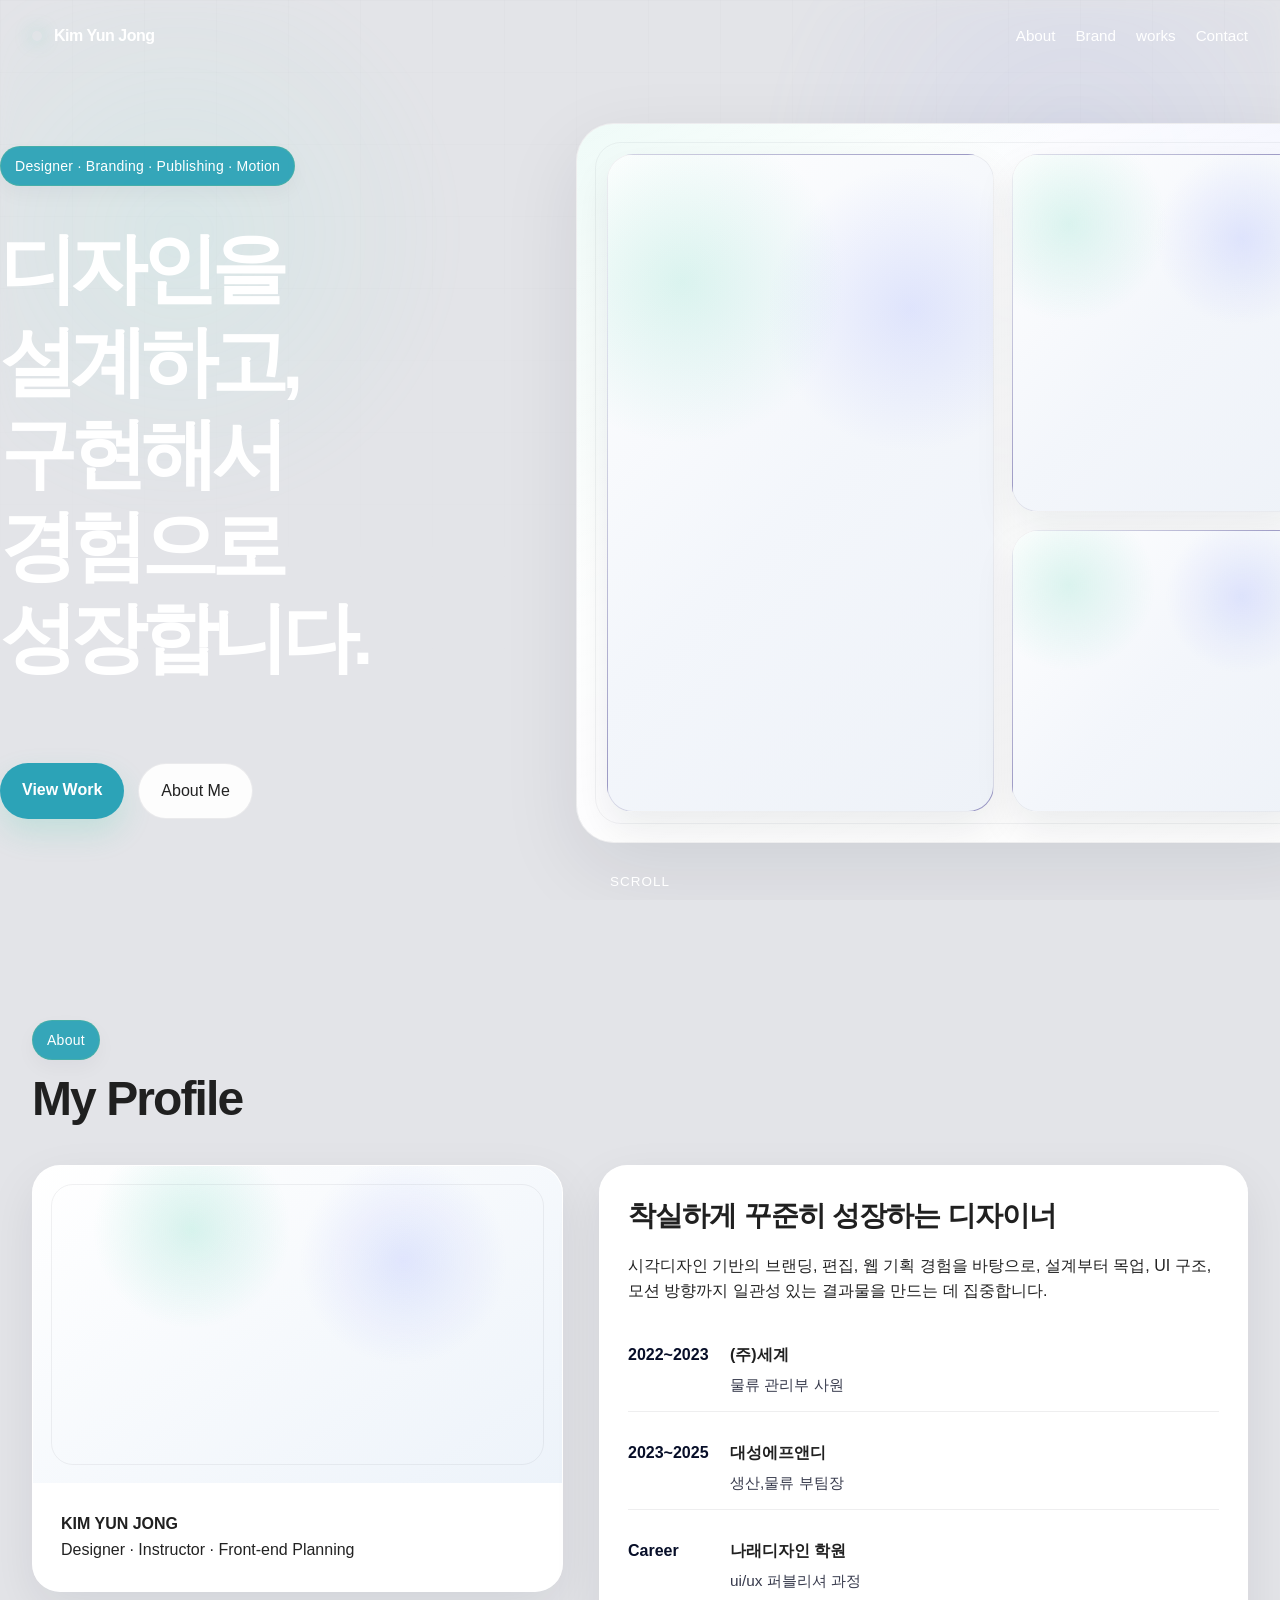
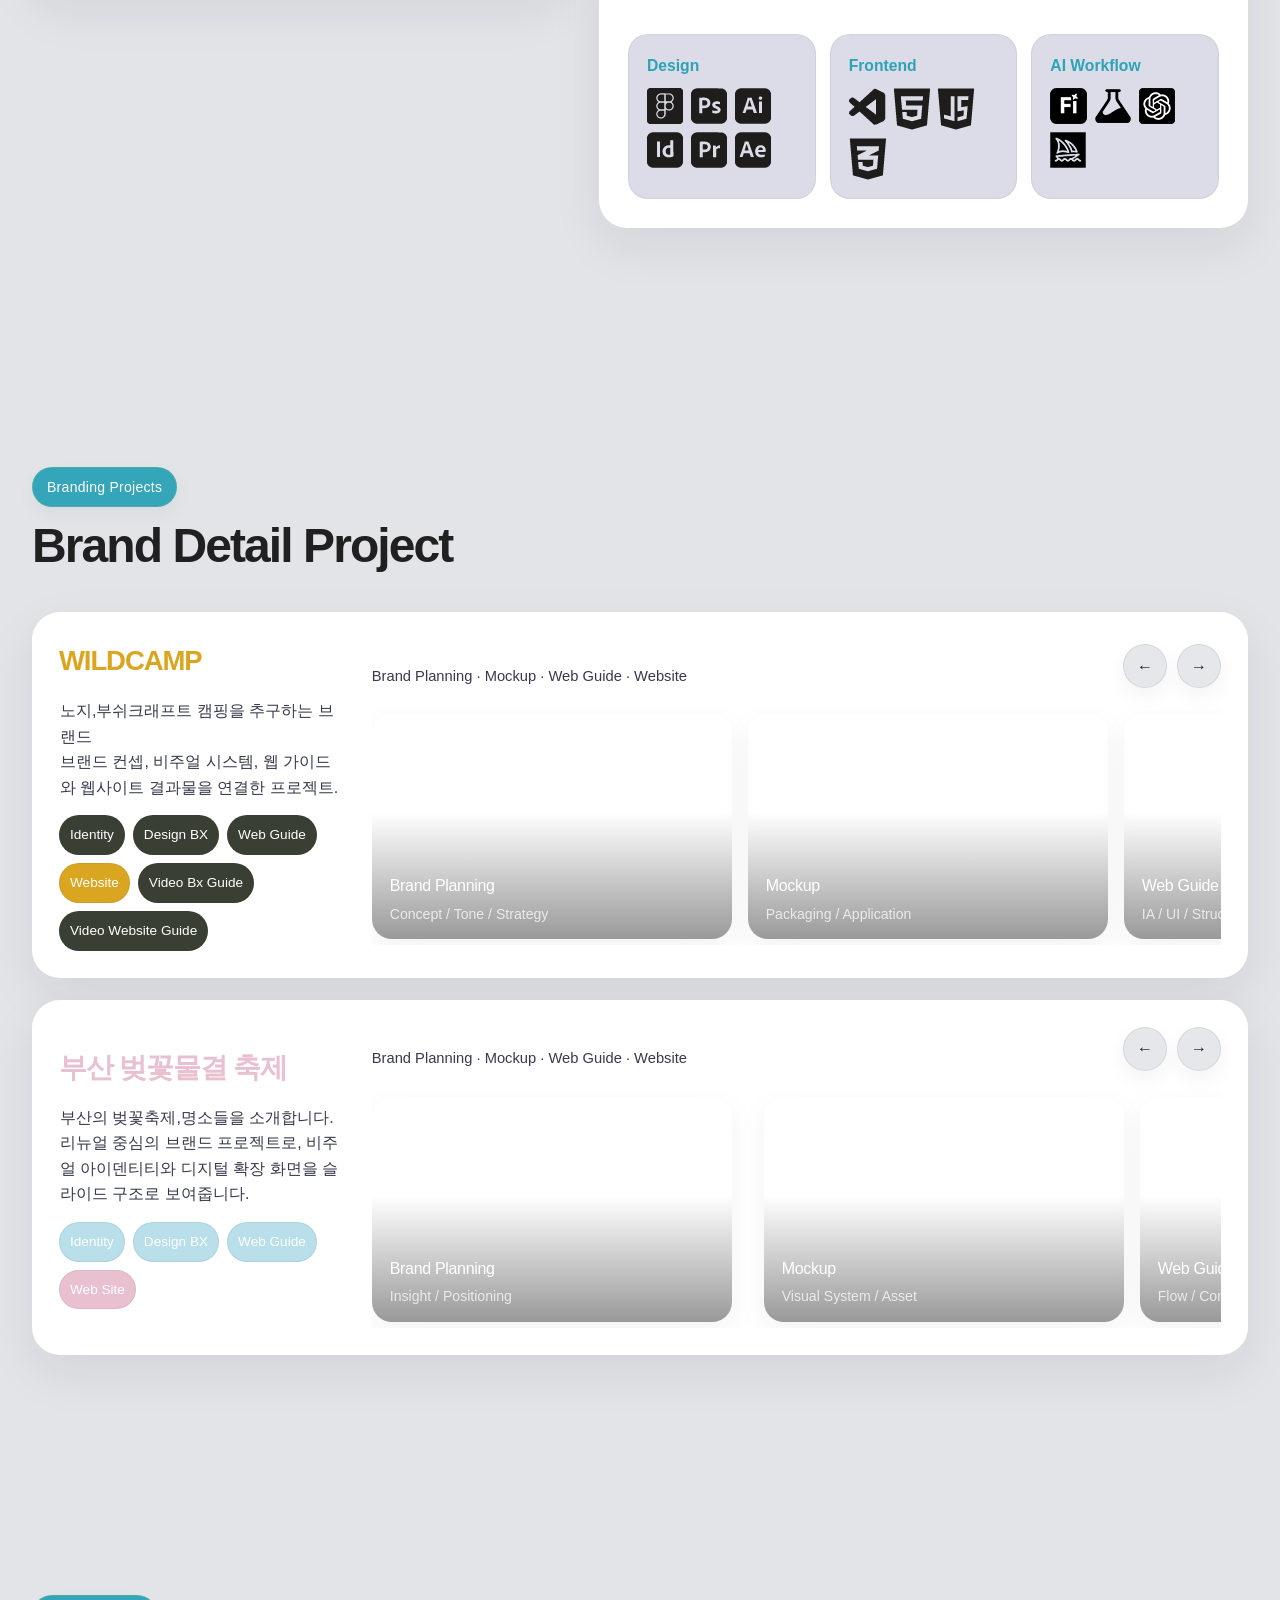
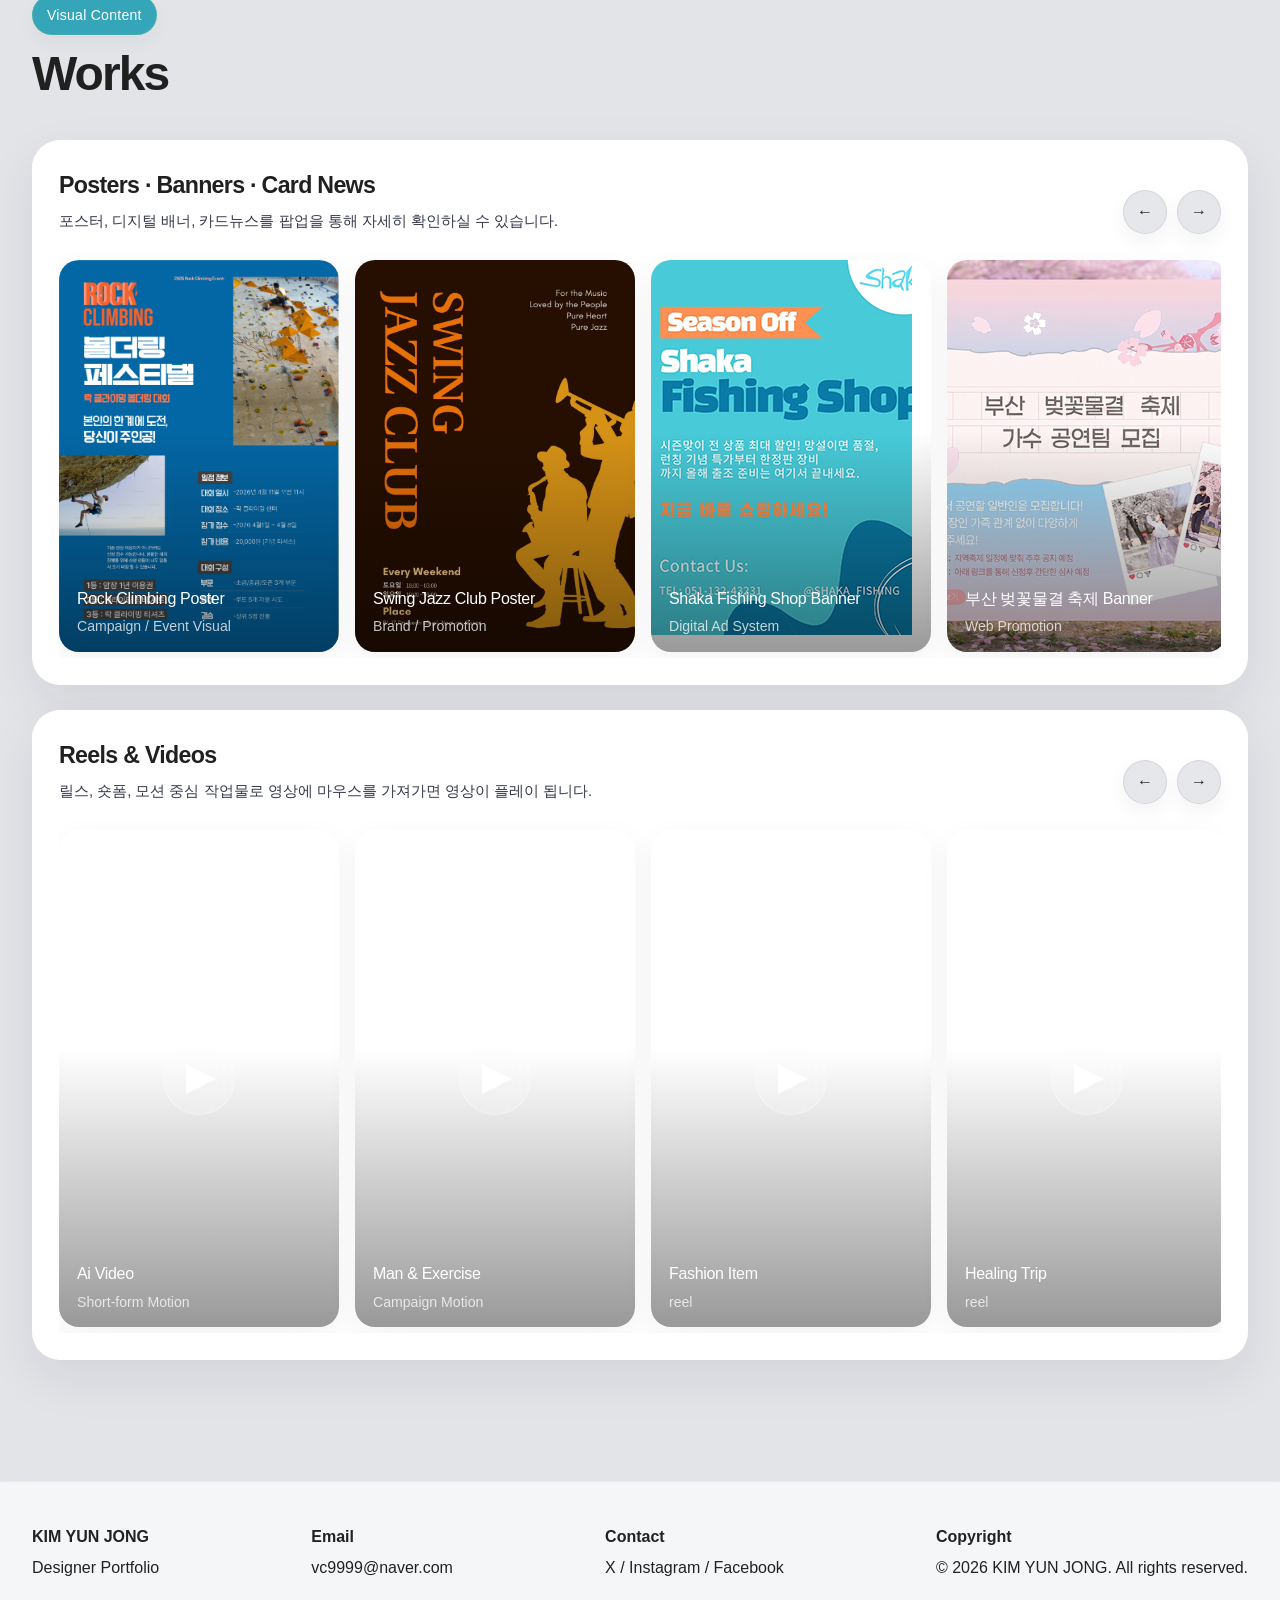
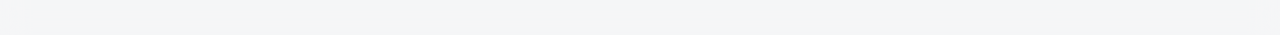
==== commit 8498629a: "Update index.html" ====
--- a/index.html
+++ b/index.html
@@ -443,9 +443,10 @@
                 data-modal-note="이 영역은 포스터 전용 메모 박스입니다. 전시 개요, 인쇄 사양, 제작 포인트 등으로 자유롭게 수정하면 됩니다."
                 data-modal-video="Poster motion teaser area" data-modal-link="https://example.com"
                 data-modal-media="assets/img/climb_poster.jpg">
-                <video class="thumb-video" muted loop playsinline preload="metadata">
+                <!-- <video class="thumb-video" muted loop playsinline preload="metadata">
                   <source src="assets/video/cli2.mp4" type="video/mp4" />
-                </video>
+                </video> -->
+                <img src="assets/img/climb_poster.jpg" alt="">
                 <div class="thumb-overlay"><strong>Rock Climbing Poster</strong><span>Campaign / Event Visual</span></div>
               </article>
 
@@ -459,9 +460,10 @@
                 data-modal-tags="Poster, Branding" data-modal-note-title="Editable Note"
                 data-modal-note="포스터 프로젝트 설명을 여기서 직접 바꿀 수 있습니다." data-modal-video="Poster preview"
                 data-modal-link="https://example.com" data-modal-media="assets/img/poster2.jpg">
-                <video class="thumb-video" muted loop playsinline preload="metadata">
+                <!-- <video class="thumb-video" muted loop playsinline preload="metadata">
                   <source src="assets/video/jazz.mp4" type="video/mp4" />
-                </video>
+                </video> -->
+                <img src="assets/img/poster2.jpg" alt="">
                 <div class="thumb-overlay"><strong>Swing Jazz Club Poster</strong><span>Brand / Promotion</span></div>
               </article>
 
@@ -475,9 +477,10 @@
                 data-modal-tags="Banner, Performance, SNS" data-modal-note-title="Editable Note"
                 data-modal-note="배너는 플랫폼, 사이즈, CTA 방향 등을 이 박스에서 자유롭게 수정하면 됩니다." data-modal-video="Banner motion preview"
                 data-modal-link="https://example.com" data-modal-media="assets/img/fishing.jpg">
-                <video class="thumb-video" muted loop playsinline preload="metadata">
+                <!-- <video class="thumb-video" muted loop playsinline preload="metadata">
                   <source src="assets/video/fishing.mp4" type="video/mp4" />
-                </video>
+                </video> -->
+                <img src="assets/img/som3.jpg" alt="" class="som3">
                 <div class="thumb-overlay"><strong>Shaka Fishing Shop Banner</strong><span>Digital Ad System</span></div>
               </article>
 
@@ -490,9 +493,10 @@
                 data-modal-tags="Banner, Web" data-modal-note-title="Editable Note"
                 data-modal-note="배너 프로젝트 설명을 이 텍스트로 바꾸면 됩니다." data-modal-video="Banner motion preview"
                 data-modal-link="https://example.com" data-modal-media="assets/img/banner2.jpg">
-                <video class="thumb-video" muted loop playsinline preload="metadata">
+                <!-- <video class="thumb-video" muted loop playsinline preload="metadata">
                   <source src="assets/video/banner2.mp4" type="video/mp4" />
-                </video>
+                </video> -->
+                <img src="assets/img/som4.jpg">
                 <div class="thumb-overlay"><strong>부산 벚꽃물결 축제 Banner</strong><span>Web Promotion</span></div>
               </article>
 
@@ -509,13 +513,13 @@
                 data-modal-note="카드뉴스는 페이지 흐름, 표지 방향, 정보 구성 방식 등을 이 박스에서 자유롭게 수정할 수 있습니다."
                 data-modal-video="Card news preview" data-modal-link="https://example.com"
                 data-modal-images="assets/img/jazz_card1.jpg|assets/img/jazz_card2.jpg|assets/img/jazz_card3.jpg|assets/img/jazz_card4.jpg">
-                <!-- <div class="thumb-image">
-                  <img src="assets/img/CardNews1.png" alt="card news">
-                </div> -->
-                      <video class="thumb-video" muted loop playsinline preload="metadata">
+                <div class="thumb-image">
+                  <img src="assets/img/som5.jpg" alt="card news">
+                </div>
+                      <!-- <video class="thumb-video" muted loop playsinline preload="metadata">
                   <source src="assets/video/jazz_card.mp4" type="video/mp4" />
-                </video>
-                <div class="thumb-overlay"><strong>Swing Jazz Club</strong><span>Brand Story / Slide Deck</span>
+                </video> -->
+                <div class="thumb-overlay"><strong>Swing Jazz Club Card News</strong><span>Brand Story / Slide Deck</span>
                 </div>
               </article>
 
@@ -530,12 +534,13 @@
                 data-modal-note="카드뉴스 프로젝트용 자유 메모 영역입니다." data-modal-video="Card news preview"
                 data-modal-link="https://example.com"
                 data-modal-images="assets/img/yoga1.jpg|assets/img/yoga2.jpg|assets/img/yoga3.jpg|assets/img/yoga4.jpg">
-                <!-- <div class="thumb-image">
-                  <img src="assets/img/card2-1.jpg" alt="card news">
-                </div> -->
-                      <video class="thumb-video" muted loop playsinline preload="metadata">
+                <div class="thumb-image">
+                  <img src="assets/img/som6.jpg" alt="card news">
+                </div>
+                      <!-- <video class="thumb-video" muted loop playsinline preload="metadata">
                   <source src="assets/video/yo1.mp4" type="video/mp4" />
-                </video>
+                </video> -->
+                
                 <div class="thumb-overlay"><strong>일상요가 Card News</strong><span>Promotion / Information</span></div>
               </article>
 
--- a/assets/css/style.css
+++ b/assets/css/style.css
@@ -1148,7 +1148,7 @@
     }
 
     .modal-dialog.modal-type-poster .modal-hero-media {
-      aspect-ratio: 3 / 4;
+      aspect-ratio: 3 / 4.1;
       max-height: min(74vh, 860px);
     }
 
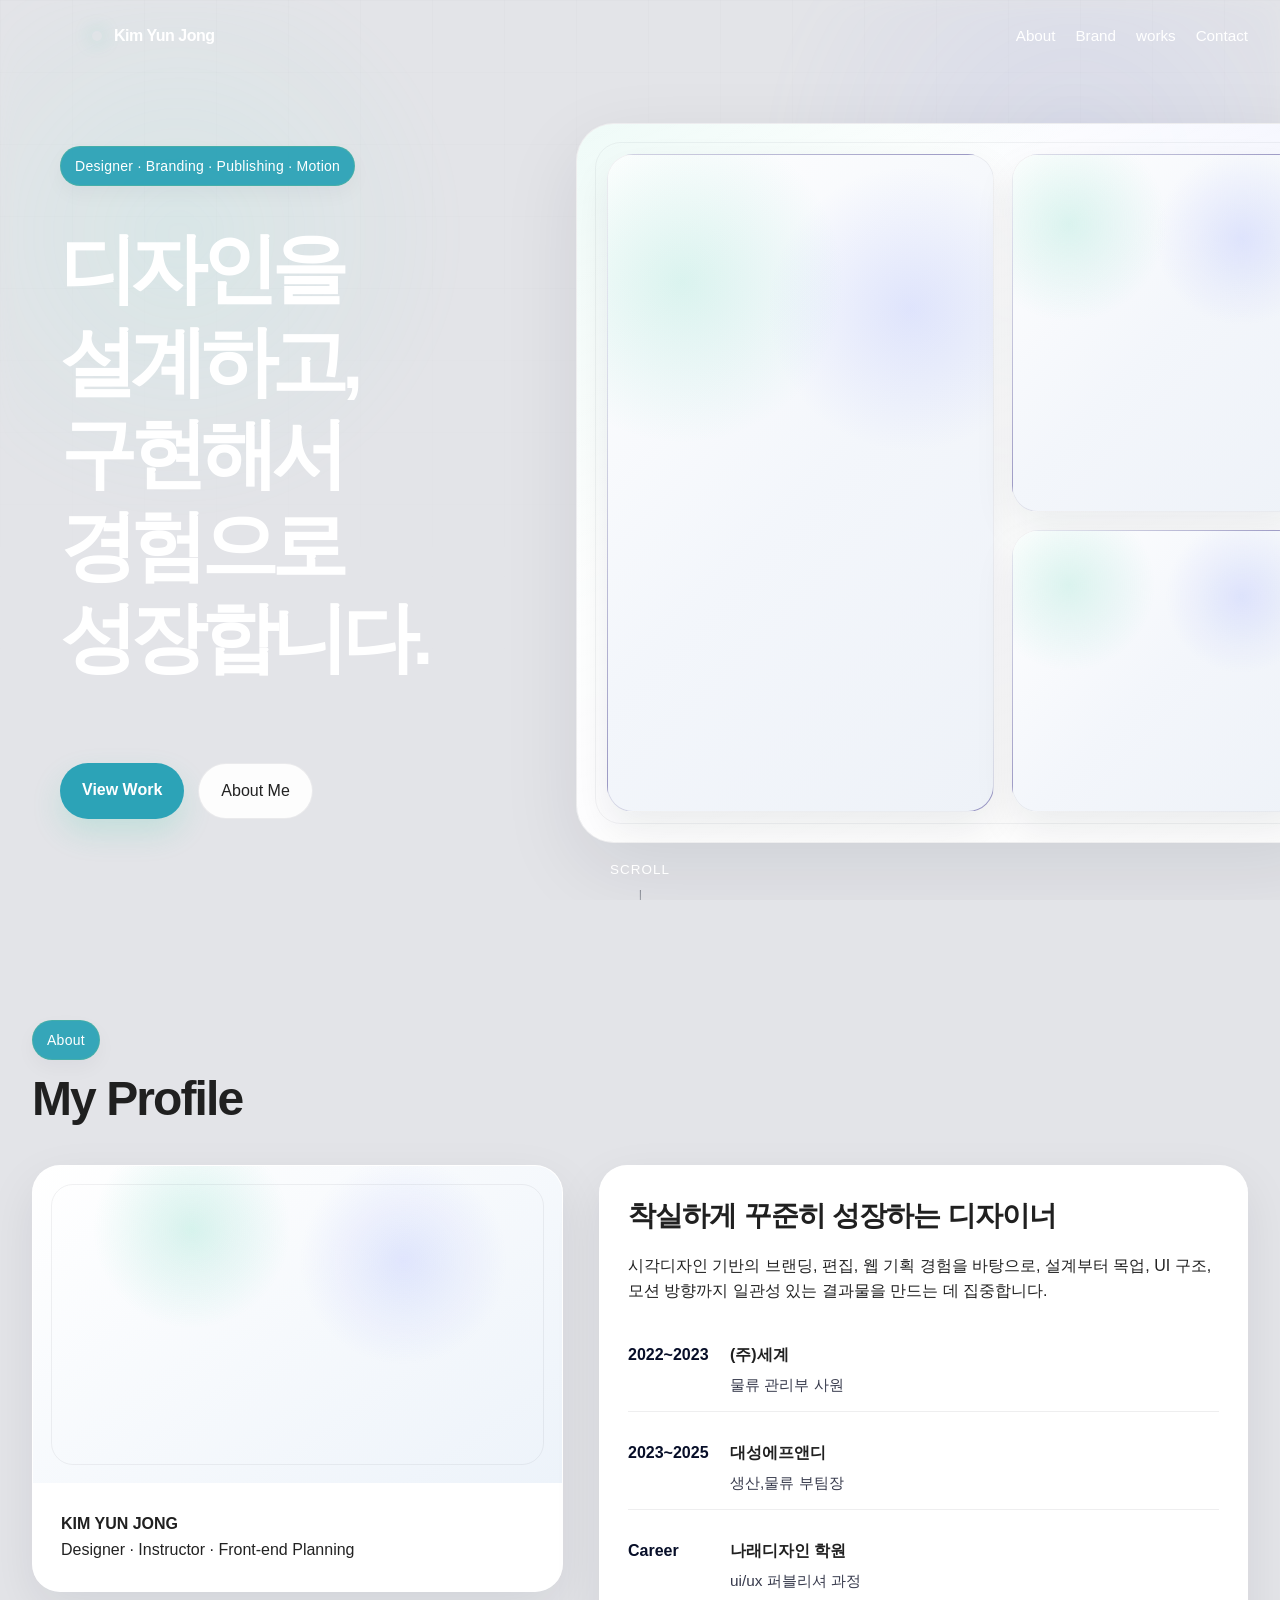
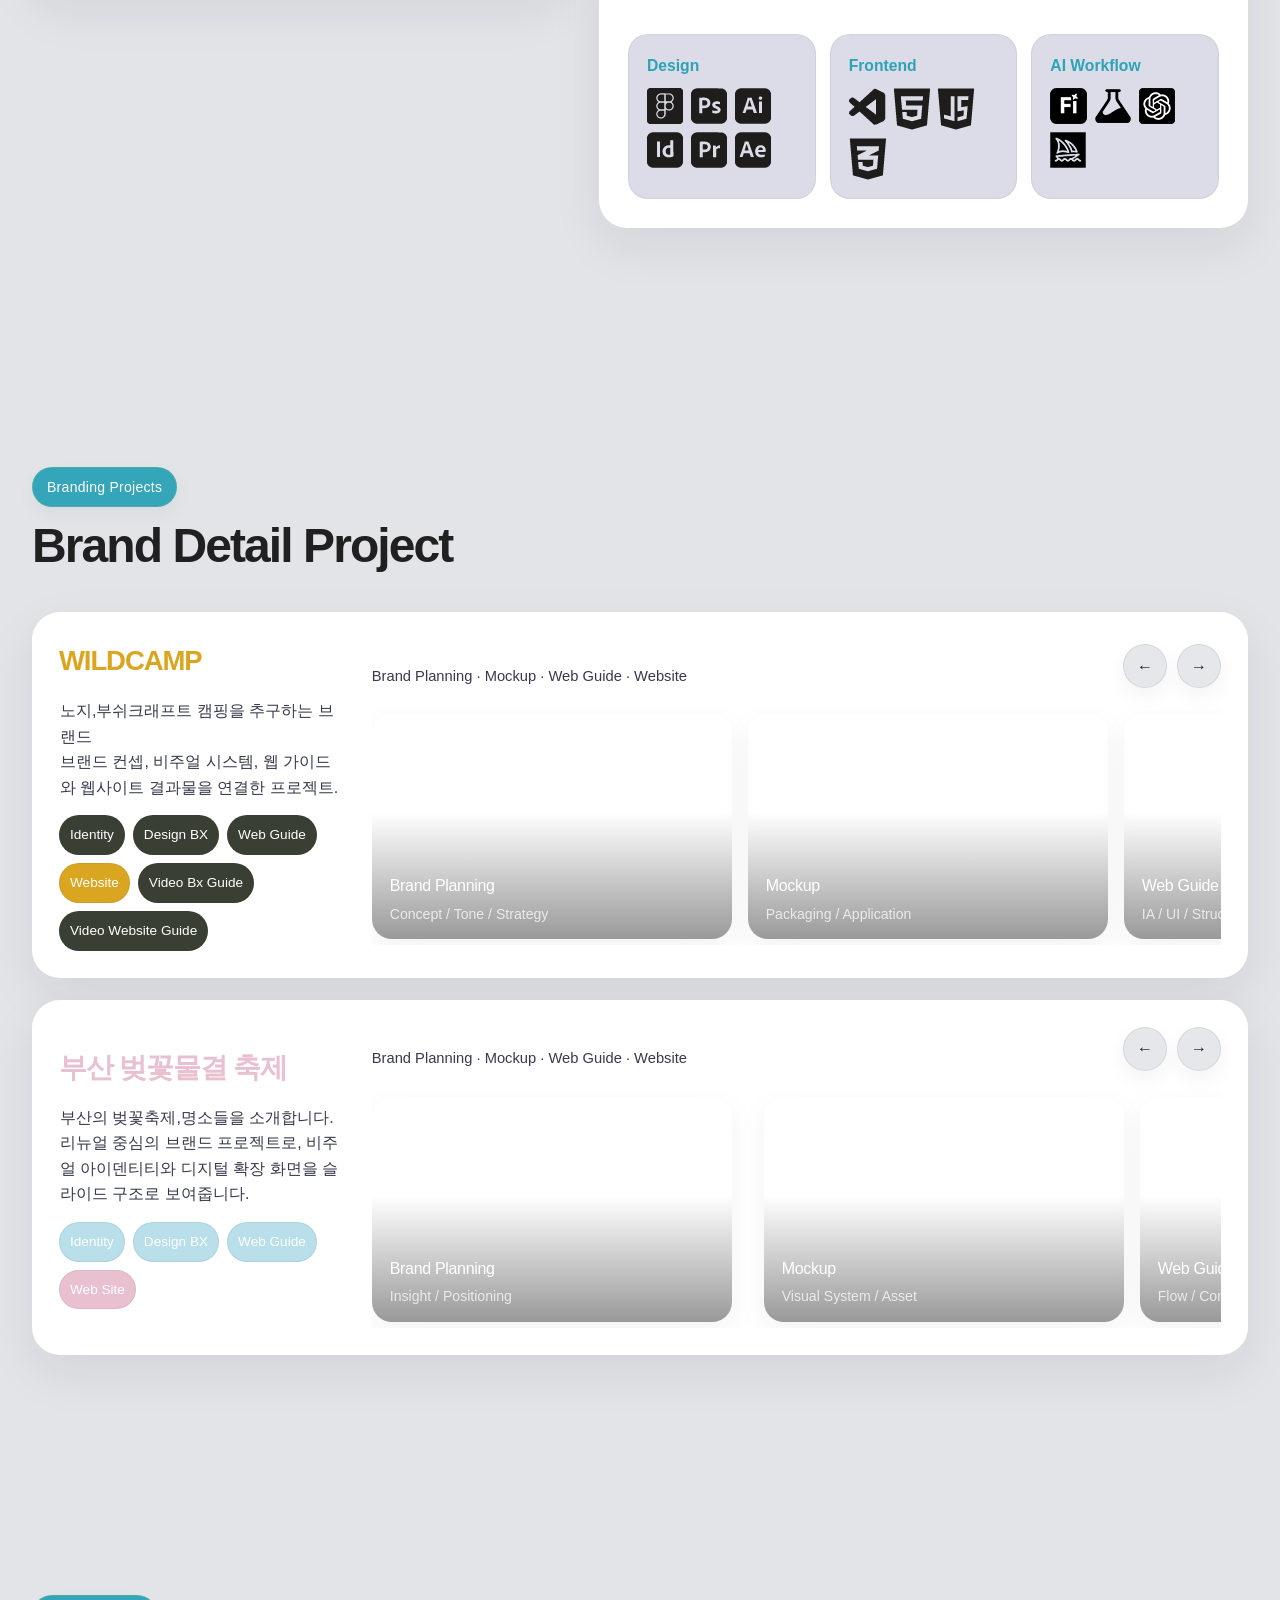
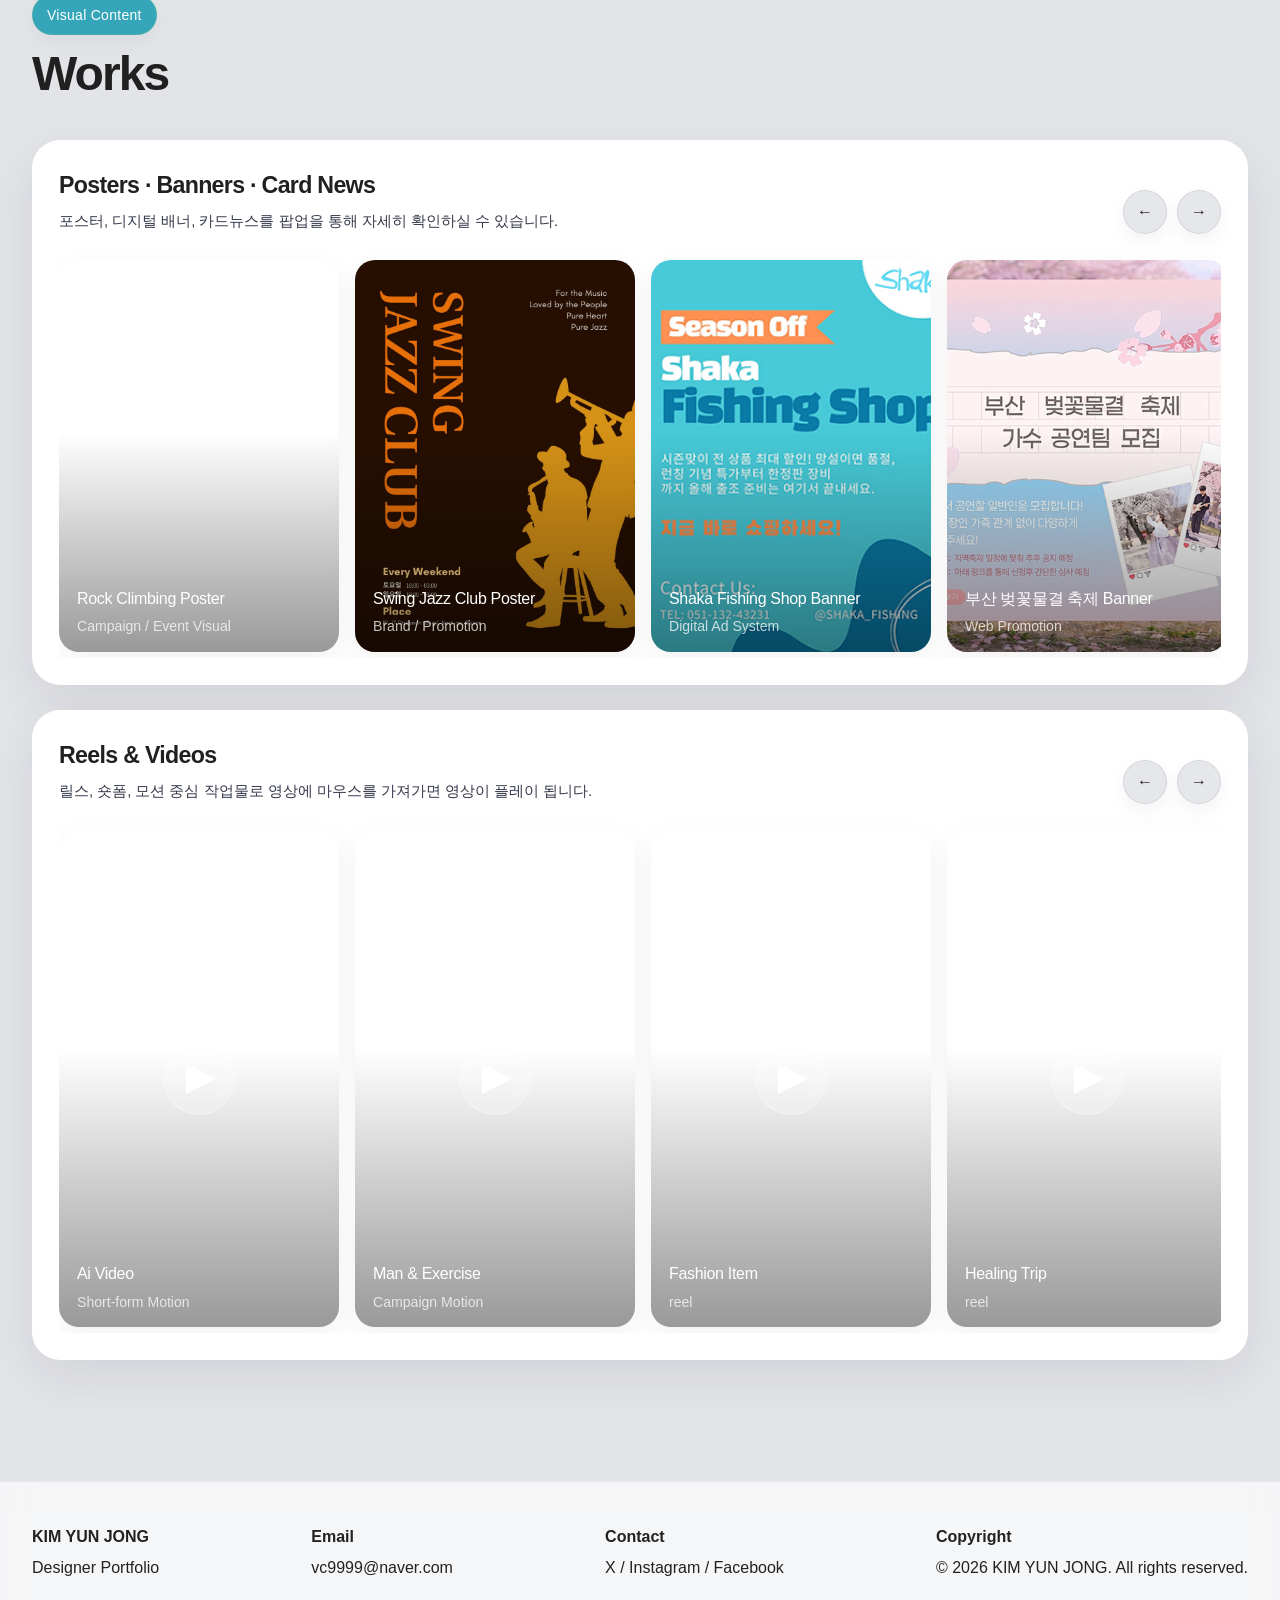
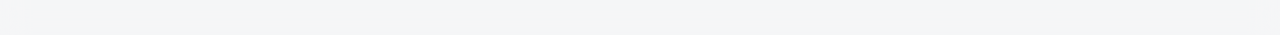
==== commit 9099b468: "Update index.html" ====
--- a/index.html
+++ b/index.html
@@ -443,10 +443,10 @@
                 data-modal-note="이 영역은 포스터 전용 메모 박스입니다. 전시 개요, 인쇄 사양, 제작 포인트 등으로 자유롭게 수정하면 됩니다."
                 data-modal-video="Poster motion teaser area" data-modal-link="https://example.com"
                 data-modal-media="assets/img/climb_poster.jpg">
-                <!-- <video class="thumb-video" muted loop playsinline preload="metadata">
-                  <source src="assets/video/cli2.mp4" type="video/mp4" />
-                </video> -->
-                <img src="assets/img/climb_poster.jpg" alt="">
+                <video class="thumb-video" muted loop playsinline preload="metadata">
+                  <source src="assets/video/poster3.mp4" type="video/mp4" />
+                </video>
+                <!-- <img src="assets/img/climb_poster.jpg" alt=""> -->
                 <div class="thumb-overlay"><strong>Rock Climbing Poster</strong><span>Campaign / Event Visual</span></div>
               </article>
 
--- a/assets/css/style.css
+++ b/assets/css/style.css
@@ -21,7 +21,7 @@
   position: absolute;
   top: 0;
   left: 50%;
-  width: 100%!important;
+  width: 1920px!important;
   transform: translateX(-50%);
       height: 900px;
     overflow: hidden;
@@ -151,6 +151,7 @@
       display: inline-flex;
       align-items: center;
       gap: 12px;
+        margin-left:60px;
     }
 
     .brand::before {
@@ -278,7 +279,7 @@
       z-index: 2;
       justify-self: stretch;
       text-align: left;
-      padding-left: 0;
+      padding-left: 60px;
     }
 
     .hero-copy h1 {
@@ -506,7 +507,7 @@
 
     .scroll-indicator {
       position: absolute;
-      bottom: -48px;
+      bottom: -36px;
       left: 50%;
       transform: translateX(-50%);
       color: #fff;
@@ -1131,7 +1132,9 @@
       display: block;
     }
 
-
+.som3{
+  width: 100%;
+}
 
     /* ===== Modal gallery variants: poster / banner / cardnews ===== */
     .modal-dialog.modal-type-poster {
@@ -1148,7 +1151,7 @@
     }
 
     .modal-dialog.modal-type-poster .modal-hero-media {
-      aspect-ratio: 3 / 4.1;
+      aspect-ratio: 3 / 4.2;
       max-height: min(74vh, 860px);
     }
 
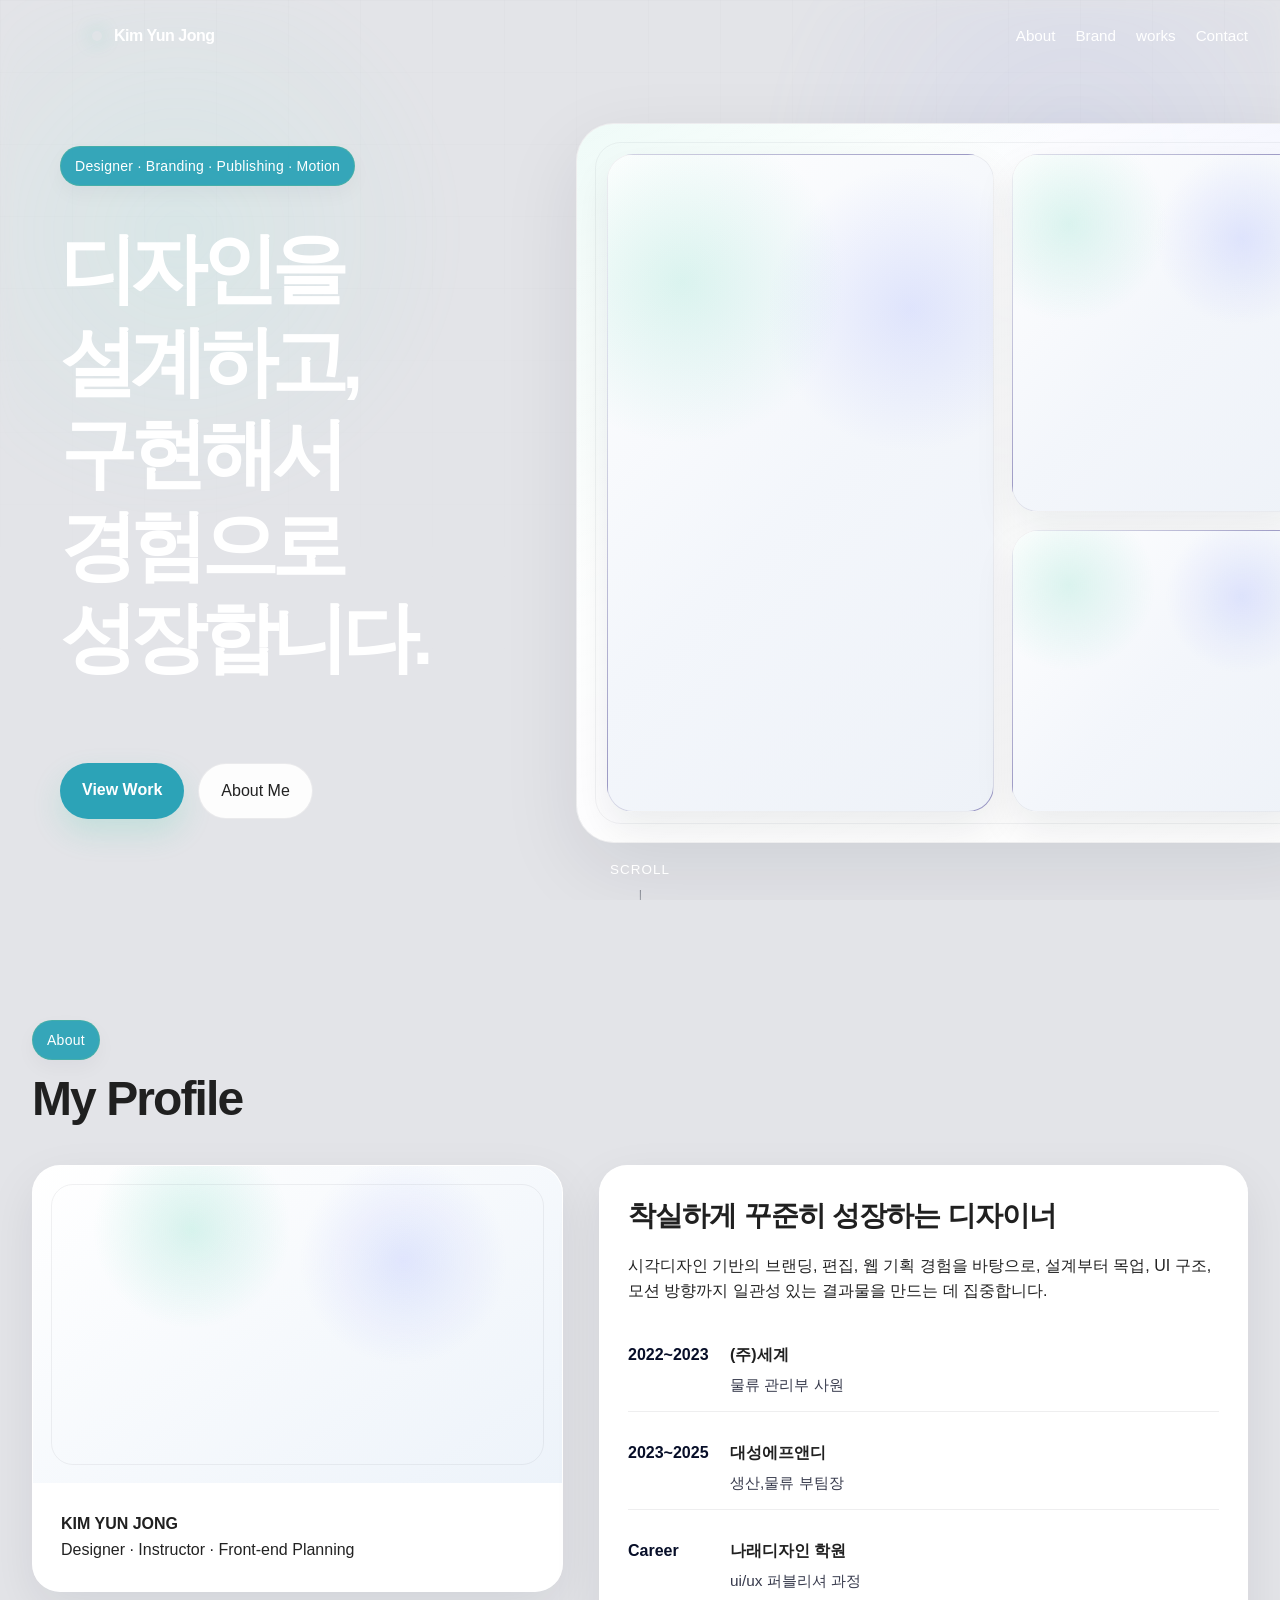
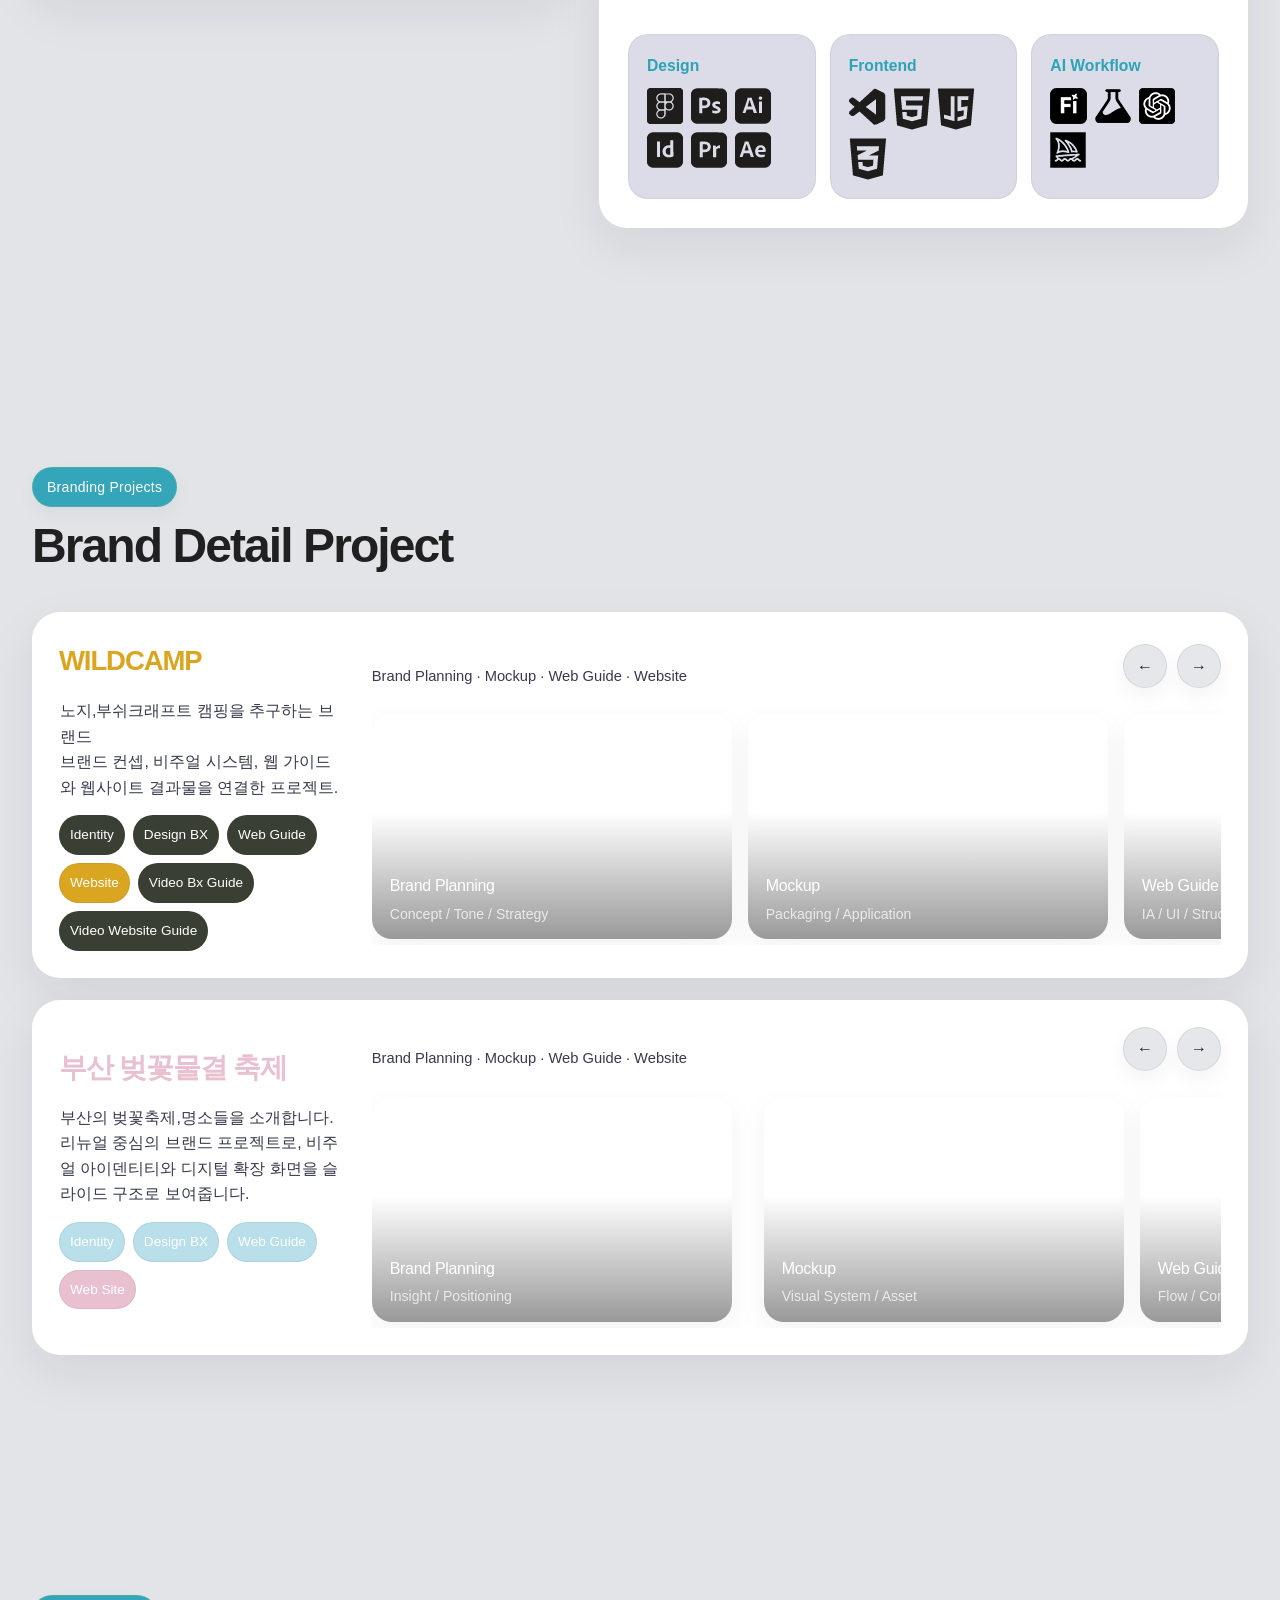
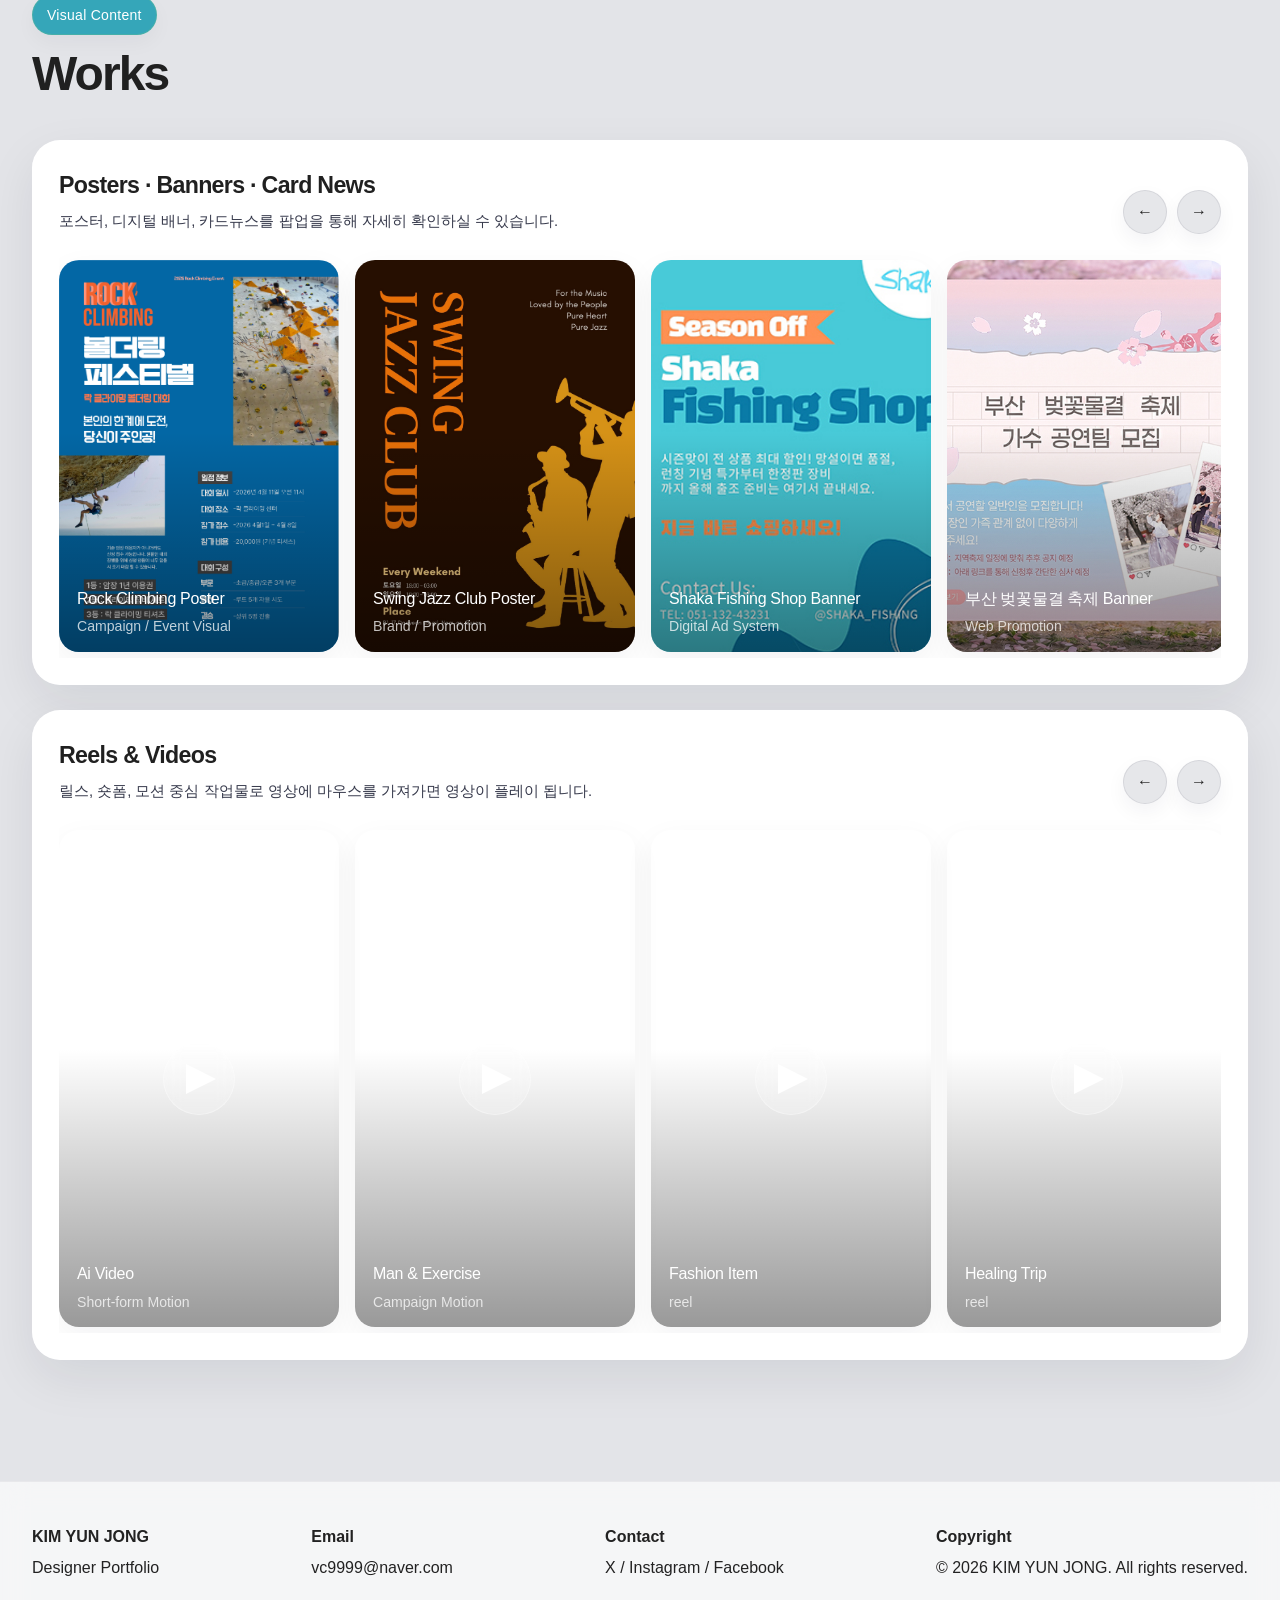
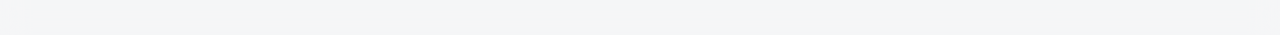
==== commit 1bb35945: "Update index.html" ====
--- a/index.html
+++ b/index.html
@@ -443,10 +443,10 @@
                 data-modal-note="이 영역은 포스터 전용 메모 박스입니다. 전시 개요, 인쇄 사양, 제작 포인트 등으로 자유롭게 수정하면 됩니다."
                 data-modal-video="Poster motion teaser area" data-modal-link="https://example.com"
                 data-modal-media="assets/img/climb_poster.jpg">
-                <video class="thumb-video" muted loop playsinline preload="metadata">
+                <!-- <video class="thumb-video" muted loop playsinline preload="metadata">
                   <source src="assets/video/poster3.mp4" type="video/mp4" />
-                </video>
-                <!-- <img src="assets/img/climb_poster.jpg" alt=""> -->
+                </video> -->
+                <img src="assets/img/climb_poster.jpg" alt="">
                 <div class="thumb-overlay"><strong>Rock Climbing Poster</strong><span>Campaign / Event Visual</span></div>
               </article>
 
